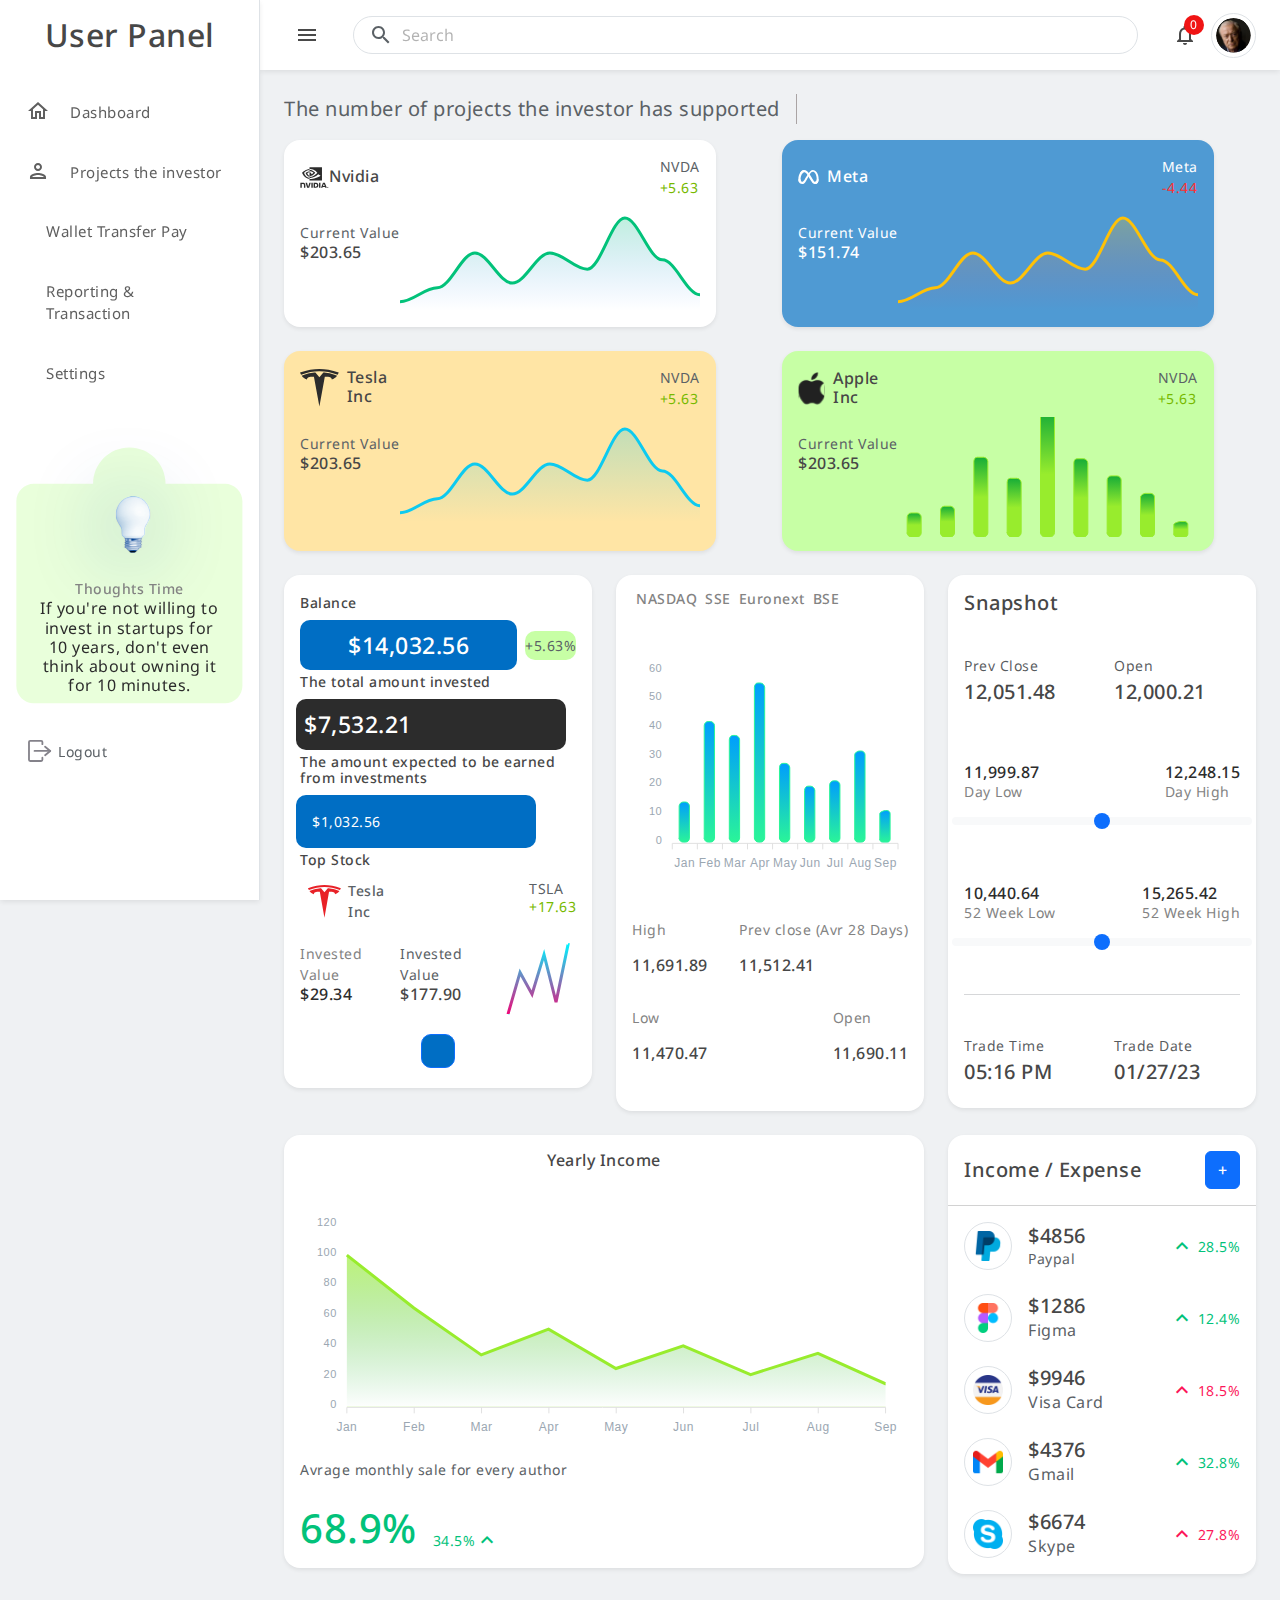
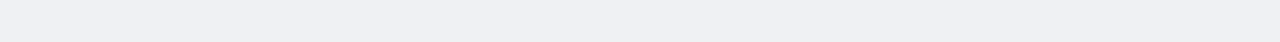
==== index.html @ 03e06cfe "commit" ====
<!doctype html>
<html lang="en" data-bs-theme="blue-theme">

<head>
  <meta charset="utf-8">
  <meta name="viewport" content="width=device-width, initial-scale=1">
  <title>Home Dashboard</title>
  <!--favicon-->
  <link rel="icon" href="assets/images/sama.png" type="image/png">
  <!-- loader-->
  <link href="assets/css/pace.min.css" rel="stylesheet">
  <script src="assets/js/pace.min.js"></script>

  <!--plugins-->
  <link href="assets/plugins/perfect-scrollbar/css/perfect-scrollbar.css" rel="stylesheet">
  <link rel="stylesheet" type="text/css" href="assets/plugins/metismenu/metisMenu.min.css">
  <link rel="stylesheet" type="text/css" href="assets/plugins/metismenu/mm-vertical.css">
  <link rel="stylesheet" type="text/css" href="assets/plugins/simplebar/css/simplebar.css">
  <!--bootstrap css-->
  <link href="assets/css/bootstrap.min.css" rel="stylesheet">
  <link href="https://fonts.googleapis.com/css2?family=Noto+Sans:wght@300;400;500;600&display=swap" rel="stylesheet">
  <link href="https://fonts.googleapis.com/css?family=Material+Icons+Outlined" rel="stylesheet">
  <link rel="stylesheet" href="https://cdnjs.cloudflare.com/ajax/libs/font-awesome/6.7.1/css/all.min.css"
    integrity="sha512-5Hs3dF2AEPkpNAR7UiOHba+lRSJNeM2ECkwxUIxC1Q/FLycGTbNapWXB4tP889k5T5Ju8fs4b1P5z/iB4nMfSQ=="
    crossorigin="anonymous" referrerpolicy="no-referrer" />
 
    <!--main css-->
  <link href="assets/css/bootstrap-extended.css" rel="stylesheet">
  <link href="sass/main.css" rel="stylesheet">
  <link href="sass/dark-theme.css" rel="stylesheet">
  <link href="sass/semi-dark.css" rel="stylesheet">
  <link href="sass/bordered-theme.css" rel="stylesheet">
  <link href="sass/responsive.css" rel="stylesheet">
  <link rel="stylesheet" href="css/dash.css">

</head>

<body>

  <!--start header-->
  <header class="top-header">
    <nav class="navbar navbar-expand align-items-center gap-4">
      <div class="btn-toggle">
        <a href="javascript:;"><i class="material-icons-outlined">menu</i></a>
      </div>
      <div class="search-bar flex-grow-1">
        <div class="position-relative">
          <input class="form-control rounded-5 px-5 search-control d-lg-block d-none" type="text" placeholder="Search">
          <span
            class="material-icons-outlined position-absolute d-lg-block d-none ms-3 translate-middle-y start-0 top-50">search</span>
          <span
            class="material-icons-outlined position-absolute me-3 translate-middle-y end-0 top-50 search-close">close</span>
          <div class="search-popup p-3">
            <div class="card rounded-4 overflow-hidden">
              <div class="card-header d-lg-none">
                <div class="position-relative">
                  <input class="form-control rounded-5 px-5 mobile-search-control" type="text" placeholder="Search">
                  <span
                    class="material-icons-outlined position-absolute ms-3 translate-middle-y start-0 top-50">search</span>
                  <span
                    class="material-icons-outlined position-absolute me-3 translate-middle-y end-0 top-50 mobile-search-close">close</span>
                </div>
              </div>
              <div class="card-body search-content">
                <p class="search-title">Recent Searches</p>
                <div class="d-flex align-items-start flex-wrap gap-2 kewords-wrapper">
                  <a href="javascript:;" class="kewords"><span>Angular Template</span><i
                      class="material-icons-outlined fs-6">search</i></a>
                  <a href="javascript:;" class="kewords"><span>Dashboard</span><i
                      class="material-icons-outlined fs-6">search</i></a>
                  <a href="javascript:;" class="kewords"><span>Admin Template</span><i
                      class="material-icons-outlined fs-6">search</i></a>
                  <a href="javascript:;" class="kewords"><span>Bootstrap 5 Admin</span><i
                      class="material-icons-outlined fs-6">search</i></a>
                  <a href="javascript:;" class="kewords"><span>Html eCommerce</span><i
                      class="material-icons-outlined fs-6">search</i></a>
                  <a href="javascript:;" class="kewords"><span>Sass</span><i
                      class="material-icons-outlined fs-6">search</i></a>
                  <a href="javascript:;" class="kewords"><span>laravel 9</span><i
                      class="material-icons-outlined fs-6">search</i></a>
                </div>
                <hr>
                <p class="search-title">Tutorials</p>
                <div class="search-list d-flex flex-column gap-2">
                  <div class="search-list-item d-flex align-items-center gap-3">
                    <div class="list-icon">
                      <i class="material-icons-outlined fs-5">play_circle</i>
                    </div>
                    <div class="">
                      <h5 class="mb-0 search-list-title ">Wordpress Tutorials</h5>
                    </div>
                  </div>
                  <div class="search-list-item d-flex align-items-center gap-3">
                    <div class="list-icon">
                      <i class="material-icons-outlined fs-5">shopping_basket</i>
                    </div>
                    <div class="">
                      <h5 class="mb-0 search-list-title">eCommerce Website Tutorials</h5>
                    </div>
                  </div>

                  <div class="search-list-item d-flex align-items-center gap-3">
                    <div class="list-icon">
                      <i class="material-icons-outlined fs-5">laptop</i>
                    </div>
                    <div class="">
                      <h5 class="mb-0 search-list-title">Responsive Design</h5>
                    </div>
                  </div>
                </div>

                <hr>
                <p class="search-title">Members</p>

                <div class="search-list d-flex flex-column gap-2">
                  <div class="search-list-item d-flex align-items-center gap-3">
                    <div class="memmber-img">
                      <img src="assets/images/avatars/01.png" width="32" height="32" class="rounded-circle" alt="">
                    </div>
                    <div class="">
                      <h5 class="mb-0 search-list-title ">Andrew Stark</h5>
                    </div>
                  </div>

                  <div class="search-list-item d-flex align-items-center gap-3">
                    <div class="memmber-img">
                      <img src="assets/images/avatars/02.png" width="32" height="32" class="rounded-circle" alt="">
                    </div>
                    <div class="">
                      <h5 class="mb-0 search-list-title ">Snetro Jhonia</h5>
                    </div>
                  </div>

                  <div class="search-list-item d-flex align-items-center gap-3">
                    <div class="memmber-img">
                      <img src="assets/images/avatars/03.png" width="32" height="32" class="rounded-circle" alt="">
                    </div>
                    <div class="">
                      <h5 class="mb-0 search-list-title">Michle Clark</h5>
                    </div>
                  </div>

                </div>
              </div>
              <div class="card-footer text-center bg-transparent">
                <a href="javascript:;" class="btn w-100">See All Search Results</a>
              </div>
            </div>
          </div>
        </div>
      </div>
      <ul class="navbar-nav gap-1 nav-right-links align-items-center">
        <li class="nav-item d-lg-none mobile-search-btn">
          <a class="nav-link" href="javascript:;"><i class="material-icons-outlined">search</i></a>
        </li>

        <li class="nav-item dropdown">
          <a class="nav-link dropdown-toggle dropdown-toggle-nocaret position-relative" data-bs-auto-close="outside"
            data-bs-toggle="dropdown" href="javascript:;"><i class="material-icons-outlined">notifications</i>
            <span class="badge-notify">0</span>
          </a>
          <div class="dropdown-menu dropdown-notify dropdown-menu-end shadow">
            <div class="px-3 py-1 d-flex align-items-center justify-content-between border-bottom">
              <h5 class="notiy-title mb-0">Notifications</h5>
              <div class="dropdown">
                <button class="btn btn-secondary dropdown-toggle dropdown-toggle-nocaret option" type="button"
                  data-bs-toggle="dropdown" aria-expanded="false">
                  <span class="material-icons-outlined">
                    more_vert
                  </span>
                </button>
                <div class="dropdown-menu dropdown-option dropdown-menu-end shadow">
                  <div><a class="dropdown-item d-flex align-items-center gap-2 py-2" href="javascript:;"><i
                        class="material-icons-outlined fs-6">inventory_2</i>Archive All</a></div>
                  <div><a class="dropdown-item d-flex align-items-center gap-2 py-2" href="javascript:;"><i
                        class="material-icons-outlined fs-6">done_all</i>Mark all as read</a></div>
                  <div><a class="dropdown-item d-flex align-items-center gap-2 py-2" href="javascript:;"><i
                        class="material-icons-outlined fs-6">mic_off</i>Disable Notifications</a></div>
                  <div><a class="dropdown-item d-flex align-items-center gap-2 py-2" href="javascript:;"><i
                        class="material-icons-outlined fs-6">grade</i>What's new ?</a></div>
                  <div>
                    <hr class="dropdown-divider">
                  </div>
                  <div><a class="dropdown-item d-flex align-items-center gap-2 py-2" href="javascript:;"><i
                        class="material-icons-outlined fs-6">leaderboard</i>Reports</a></div>
                </div>
              </div>
            </div>
            <div class="notify-list">
              <div>
                <a class="dropdown-item border-bottom py-2" href="javascript:;">
                  <div class="d-flex align-items-center gap-3">
                    <div class="">
                      <img src="assets/images/avatars/01.png" class="rounded-circle" width="45" height="45" alt="">
                    </div>
                    <div class="">
                      <h5 class="notify-title">Congratulations Jhon</h5>
                      <p class="mb-0 notify-desc">Many congtars jhon. You have won the gifts.</p>
                      <p class="mb-0 notify-time">Today</p>
                    </div>
                    <div class="notify-close position-absolute end-0 me-3">
                      <i class="material-icons-outlined fs-6">close</i>
                    </div>
                  </div>
                </a>
              </div>
              <div>
                <a class="dropdown-item border-bottom py-2" href="javascript:;">
                  <div class="d-flex align-items-center gap-3">
                    <div class="user-wrapper bg-primary text-primary bg-opacity-10">
                      <span>RS</span>
                    </div>
                    <div class="">
                      <h5 class="notify-title">New Account Created</h5>
                      <p class="mb-0 notify-desc">From USA an user has registered.</p>
                      <p class="mb-0 notify-time">Yesterday</p>
                    </div>
                    <div class="notify-close position-absolute end-0 me-3">
                      <i class="material-icons-outlined fs-6">close</i>
                    </div>
                  </div>
                </a>
              </div>
              <div>
                <a class="dropdown-item border-bottom py-2" href="javascript:;">
                  <div class="d-flex align-items-center gap-3">
                    <div class="">
                      <img src="assets/images/apps/13.png" class="rounded-circle" width="45" height="45" alt="">
                    </div>
                    <div class="">
                      <h5 class="notify-title">Payment Recived</h5>
                      <p class="mb-0 notify-desc">New payment recived successfully</p>
                      <p class="mb-0 notify-time">1d ago</p>
                    </div>
                    <div class="notify-close position-absolute end-0 me-3">
                      <i class="material-icons-outlined fs-6">close</i>
                    </div>
                  </div>
                </a>
              </div>
              <div>
                <a class="dropdown-item border-bottom py-2" href="javascript:;">
                  <div class="d-flex align-items-center gap-3">
                    <div class="">
                      <img src="assets/images/apps/14.png" class="rounded-circle" width="45" height="45" alt="">
                    </div>
                    <div class="">
                      <h5 class="notify-title">New Order Recived</h5>
                      <p class="mb-0 notify-desc">Recived new order from michle</p>
                      <p class="mb-0 notify-time">2:15 AM</p>
                    </div>
                    <div class="notify-close position-absolute end-0 me-3">
                      <i class="material-icons-outlined fs-6">close</i>
                    </div>
                  </div>
                </a>
              </div>
              <div>
                <a class="dropdown-item border-bottom py-2" href="javascript:;">
                  <div class="d-flex align-items-center gap-3">
                    <div class="">
                      <img src="assets/images/avatars/06.png" class="rounded-circle" width="45" height="45" alt="">
                    </div>
                    <div class="">
                      <h5 class="notify-title">Congratulations Jhon</h5>
                      <p class="mb-0 notify-desc">Many congtars jhon. You have won the gifts.</p>
                      <p class="mb-0 notify-time">Today</p>
                    </div>
                    <div class="notify-close position-absolute end-0 me-3">
                      <i class="material-icons-outlined fs-6">close</i>
                    </div>
                  </div>
                </a>
              </div>
              <div>
                <a class="dropdown-item py-2" href="javascript:;">
                  <div class="d-flex align-items-center gap-3">
                    <div class="user-wrapper bg-danger text-danger bg-opacity-10">
                      <span>PK</span>
                    </div>
                    <div class="">
                      <h5 class="notify-title">New Account Created</h5>
                      <p class="mb-0 notify-desc">From USA an user has registered.</p>
                      <p class="mb-0 notify-time">Yesterday</p>
                    </div>
                    <div class="notify-close position-absolute end-0 me-3">
                      <i class="material-icons-outlined fs-6">close</i>
                    </div>
                  </div>
                </a>
              </div>
            </div>
          </div>
        </li>
        <li class="nav-item dropdown">
          <a href="javascrpt:;" class="dropdown-toggle dropdown-toggle-nocaret" data-bs-toggle="dropdown">
            <img src="images/Ellipse 40.svg" class="rounded-circle p-1 border" width="45" height="45" alt="">
          </a>
          <div class="dropdown-menu dropdown-user dropdown-menu-end shadow">
            <a class="dropdown-item  gap-2 py-2" href="javascript:;">
              <div class="text-center">
                <img src="images/Ellipse 40.svg" class="rounded-circle p-1 shadow mb-3" width="90" height="90" alt="">
                <h5 class="user-name mb-0 fw-bold">Sama Bus</h5>
              </div>
            </a>
            <hr class="dropdown-divider">
            <a class="dropdown-item d-flex align-items-center gap-2 py-2" href="user-profile.html"><i
                class="material-icons-outlined">person_outline</i>Profile</a>
            <a class="dropdown-item d-flex align-items-center gap-2 py-2" href="javascript:;"><i
                class="material-icons-outlined">local_bar</i>Setting</a>
            <hr class="dropdown-divider">
            <a class="dropdown-item d-flex align-items-center gap-2 py-2" href="javascript:;"><i
                class="material-icons-outlined">power_settings_new</i>Logout</a>
          </div>
        </li>
      </ul>

    </nav>
  </header>
  <!--end top header-->


  <!--start sidebar-->
  <aside class="sidebar-wrapper" data-simplebar="true">
    <div class="sidebar-header">
      <!-- <div class="logo-icon">
        <img src="assets/images/logo-icon.png" class="logo-img" alt="">
      </div> -->
      <div class="logo-name flex-grow-1 text-center fw-bold">
        <h2 class="mb-0">User Panel</h2>
      </div>
      <div class="sidebar-close">
        <span class="material-icons-outlined">close</span>
      </div>
    </div>
    <div class="sidebar-nav">
      <!--navigation-->
      <ul class="metismenu" id="sidenav">
        <li>
          <a href="/">
            <div class="parent-icon"><i class="material-icons-outlined">home</i>
            </div>
             <div class="menu-title">Dashboard</div>
          </a>
        </li>
        <li>
          <a href="projects.html">
            <div class="parent-icon"><i class="material-icons-outlined">person</i>
            </div>
            <div class="menu-title">Projects the investor</div>
          </a>
        </li>
        <li>
          <a href="wallet.html">
            <div class="parent-icon"><i class="fa-solid fa-money-bill-trend-up"></i>
            </div>
            <div class="menu-title">Wallet Transfer Pay</div>
          </a>
        </li>
       
        <li>
          <a href="reporting.html">
            <div class="parent-icon"><i class="fa-solid fa-code-pull-request"></i>
            </div>
            <div class="menu-title">Reporting & Transaction</div>
          </a>
        </li>
        <li>
          <a href="settings.html">
            <div class="parent-icon"><i class="fa-solid fa-gears"></i>
            </div>
            <div class="menu-title">Settings</div>
          </a>
        </li>
      </ul>
      <!--end navigation-->
    </div>
    <div class="p-3 my-3 position-relative">
    <img src="images/Union.svg" width="100%" alt="Union">
    <img class="icon-container" src="images/Icon Container.svg" width="75%" alt="">
    <div class="p-container text-center">
    <p style="color: #838383;" class="m-0 ">Thoughts Time</p>
    <h6 style="color: #2C2C2C;" >If you're not willing to invest in startups for 10 years, don't even think about owning it for 10 minutes.</h6>
    </div>
    </div>

    <div class="d-flex align-items-center mx-4">
      <img src="images/logout.svg" width="30px" alt="">
      <p class="m-0 mx-1">Logout</p>
    </div>
  </aside>
  <!--end sidebar-->


  <main class="main-wrapper">
    <div class="main-content">
      
      <div class="page-breadcrumb d-none d-sm-flex align-items-center mb-3">
        <div class="breadcrumb-title pe-3">The number of projects the investor has supported </div>
      </div>
     
      <div class="row">
        
        <div class="col-12 col-lg-6 col-md-6 col-xxl-3 d-flex">
          <div style="max-height: 200px;" class="card rounded-4">
            <div class="card-body">
              <div class="d-flex justify-content-between align-items-center gap-3 mb-2">
                <div class="d-flex cart-content ">
                  <img src="images/nadivdi.svg" width="100%" alt="">
                  <h6 class="mb-0">Nvidia</h6>
                </div>
                <div class="">
                 <p class="m-0">NVDA</p>
                  <p class="m-0" style="color: #77B900;" >+5.63</p>
                </div>
              </div>
              <div class="d-flex justify-content-between align-content-center">
                <div class="mt-3">
                  <p class="m-0">Current Value</p>
                  <h6>$203.65</h6>
                </div>
                <div id="chart1"></div>
              </div>
              
             
            </div>
          </div>
        </div>
        <div class="col-12 col-lg-6 col-md-6 col-xxl-3 d-flex">
          <div style="max-height: 200px; background-color:#006EC4AB;" class="card rounded-4">
            <div class="card-body">
              <div class="d-flex justify-content-between align-items-center gap-3 mb-2">
                <div class="d-flex cart-content">
                  <img src="images/meta1.svg" width="100%" alt="">
                  <h6 class="mx-2 my-0 text-white">Meta</h6>
                </div>
                <div class="">
                 <p class="m-0 text-white">Meta</p>
                  <p class="m-0" style="color: #FF2F2F;" >-4.44</p>
                </div>
              </div>
              <div class="d-flex justify-content-between align-content-center">
                <div class="mt-3 text-white">
                  <p class="m-0">Current Value</p>
                  <h6 class="text-white">$151.74</h6>
                </div>
                <div id="chart2"></div>
              </div>
              
             
            </div>
          </div>
        </div>
        <div class="col-12 col-lg-6 col-md-6 col-xxl-3 d-flex">
          <div style="max-height: 200px; background-color:#FFE5A5;" class="card rounded-4">
            <div class="card-body">
              <div class="d-flex justify-content-between align-items-center gap-3 mb-2">
                <div class="d-flex cart-content">
                  <img src="images/tesla.svg" width="50%" alt="tesla">
                  <h6 class="mb-0 mx-2">Tesla Inc</h6>
                </div>
                <div class="">
                 <p class="m-0">NVDA</p>
                  <p class="m-0" style="color: #77B900;" >+5.63</p>
                </div>
              </div>
              <div class="d-flex justify-content-between align-content-center">
                <div class="mt-3">
                  <p class="m-0">Current Value</p>
                  <h6>$203.65</h6>
                </div>
                <div id="chart3"></div>
              </div>
              
             
            </div>
          </div>
        </div>
        <div class="col-12 col-lg-6 col-md-6 col-xxl-3 d-flex">
            <div style="max-height: 200px; background-color:#C7FFA5;" class="card rounded-4">
            <div class="card-body">
              <div class="d-flex justify-content-between align-items-center gap-3 mb-2">
                <div class="d-flex cart-content">
                  <img src="images/391px-Apple_logo_black 1.svg" width="25%" alt="">
                  <h6 class="mb-0 mx-2">Apple Inc</h6>
                </div>
                <div class="">
                 <p class="m-0">NVDA</p>
                  <p class="m-0" style="color: #77B900;" >+5.63</p>
                </div>
              </div>
              <div class="d-flex justify-content-between align-content-center">
                <div class="mt-3">
                  <p class="m-0">Current Value</p>
                  <h6>$203.65</h6>
                </div>
                <div id="chart4"></div>
              </div>
              
             
            </div>
          </div>
        </div>

      </div>

      <div class="row">
        <div class="col-lg-4 col-md-4 col-sm-12">
          <div class="card w-100 rounded-4">
            <div class="p-3 bg-transparent">
              <div class="">
                <div class="amount">
                  <h5 class="mb-2">Balance</h5>
                </div>
                <div class="row">
                  <div class="d-flex justify-content-between align-items-center">
                    <div class="balance-content">
                      <p class="text-white m-0 px-5 py-2">$14,032.56</p>
                    </div>
                    <div class="balance-rating">
                      <p class="m-0 py-1 ">+5.63%</p>
                    </div>
  
                  </div>
                </div>
               
                
              </div>
              <div class="">
                <div class="amount">
                  <h5 class="mb-2">The total amount invested</h5>
                </div>
                <div class="row">
                  <div class="invest-content p-2 mx-2">
                    <p class="m-0">$7,532.21</p>
                  </div>
  
                  </div>
                </div>
                <div class="">
                  <div class="amount">
                    <h5 class="mb-2">The amount expected to be earned from investments</h5>
                  </div>
                  <div class="row">
                    <div class="amount-content p-3 mx-2">
                      <p class="m-0">$1,032.56</p>
                    </div>
    
                    </div>
                  </div>
               
                <div class="">
                  <div class="amount">
                    <h5 class="mb-2">Top Stock</h5>
                  </div>
                  <div class="row">
                    <div class="d-flex justify-content-between align-items-center">
                      <div class="tesla d-flex justify-content-center align-items-center">
                        <img src="images/tesla-motors-1 1.svg" width="75%" alt="">
                        <p class="m-0">Tesla Inc</p>
                      </div>
    
                      <div class="tesla-content">
                        <p class="m-0">TSLA</p>
                        <h6>+17.63</h6>
    
                      </div>
                    </div>
                  
    
                    </div>
                  </div>

                  <div class="">
                    <div class="row align-items-center">
                      <div class="col-md-4">
                        <div class="Invested-Value">
                          <p class="m-0">Invested Value</p>
                          <h6>$29.34</h6>
                        </div>
                      </div>
                      <div class="col-md-4">
                        <div class="" >
                          <p class="m-0">Invested Value</p>
                          <h6>$177.90</h6>

                        </div>
                      </div>
                      <div class="col-md-4">
                        <div id="chart9"></div>
                      </div>
                      
                      </div>
                      <div class="d-flex justify-content-center my-1">
                        <button class="btn btn-primary p-3" style="background-color: #006EC4; border-radius: 10px;">
                          <i class="fa fa-chevron-down text-white"></i>
                        </button>
                      </div>
                    </div>
                
              </div>
              
               
                
              </div>
             
            </div>

            <div class="col-lg-4 col-md-4 col-sm-12">
              <div class="card overflow-hidden w-100 rounded-4">
                <div class="card-body">
                  <div class="d-flex  NASDAQ-content ">
                    <h6 class="mx-1">NASDAQ</h6>
                    <h6 class="mx-1">SSE</h6>
                    <h6 class="mx-1">Euronext</h6>
                    <h6 class="mx-1">BSE</h6>
                  </div>
                  <div class="mt-4" id="chart12"></div>
                  <div class="row my-4">
                    <div class="d-flex justify-content-between align-items-center  ">
                      <div class="Prev-close">
                        <p>High</p>
                        <h6>11,691.89</h6>
                      </div>
                      <div class="Prev-close">
                        <p>Prev close (Avr 28 Days)</p>
                        <h6>11,512.41</h6>
                      </div>
                    </div>
                     
                  </div>
                  <div class="row mb-4">
                    <div class="d-flex justify-content-between align-items-center  ">
                      <div class="Prev-close">
                        <p>Low</p>
                        <h6>11,470.47</h6>
                      </div>
                      <div class="Prev-close">
                        <p>Open</p>
                        <h6>11,690.11</h6>
                      </div>
                    </div>
                     
                  </div>
                </div>
              </div>
            </div>
            <div class="col-lg-4 col-md-4 col-sm-12">
              <div class="card p-3 rounded-4 shadow-sm ">
                <h5 class="mb-3">Snapshot</h5>
            
                <div class="row my-4">
                  <div class="col">
                    <p class="mb-1 text-muted">Prev Close</p>
                    <h5>12,051.48</h5>
                  </div>
                  <div class="col">
                    <p class="mb-1 text-muted">Open</p>
                    <h5>12,000.21</h5>
                  </div>
                </div>
            
                <div class="row my-4">
                  <div class="d-flex justify-content-between align-items-center  ">
                    <div class="Day-rating">
                      <p>11,999.87</p>
                      <h6>Day Low</h6>
                    </div>
                    <div class="Day-rating">
                      <p>12,248.15</p>
                      <h6>Day High</h6>
                    </div>
                  </div>
                  <input type="range" class="form-range" id="customRange1">
                </div>
                <div class="row my-4">
                  <div class="d-flex justify-content-between align-items-center  ">
                    <div class="Day-rating">
                      <p>10,440.64</p>
                      <h6>52 Week Low</h6>
                    </div>
                    <div class="Day-rating">
                      <p>15,265.42</p>
                      <h6>52 Week High </h6>
                    </div>
                  </div>
                  <input type="range" class="form-range" id="customRange1">
                   
                </div>

                <hr>
               
                <div class="row mt-4">
                  <div class="col">
                    <p class="mb-1 text-muted">Trade Time</p>
                    <h5>05:16 PM</h5>
                  </div>
                  <div class="col">
                    <p class="mb-1 text-muted">Trade Date</p>
                    <h5>01/27/23</h5>
                  </div>
                </div>
              </div>
            </div>
            
          </div>
       
      

      <div class="row"> 

        <div class="col-lg-8 col-md-8 col-sm-12">
          <div class="card overflow-hidden w-100 rounded-4">
            <div class="card-body">
              <div class="text-center">
                <h6 class="mb-0">Yearly Income</h6>
              </div>
              <div class="mt-4" id="chart14"></div>
              <p>Avrage monthly sale for every author</p>
              <div class="d-flex align-items-center gap-3 mt-4">
                <div class="">
                  <h1 class="mb-0 text-success">68.9%</h1>
                </div>
                <div class="d-flex align-items-center align-self-end">
                  <p class="mb-0 text-success">34.5%</p>
                  <span class="material-icons-outlined text-success">expand_less</span>
                </div>
              </div>
            </div>
          </div>
        </div>
        <div class="col-lg-4 col-md-4 col-sm-12">
          <div class="card w-100 rounded-4">
            <div class="card-header p-3 bg-transparent">
              <div class="d-flex align-items-center justify-content-between">
                <div class="">
                  <h5 class="mb-0">Income / Expense</h5>
                </div>
                
                <div>
                  <button class="btn btn-primary">+</button>
                </div>
              </div>
            </div>
            <div class="card-body">
              <div class="payments-list">
                <div class="d-flex flex-column gap-4">
                  <div class="d-flex align-items-center gap-3">
                    <div class="wh-48 d-flex align-items-center justify-content-center rounded-circle border">
                      <img src="assets/images/apps/11.png" width="30" alt="">
                    </div>
                    <div class="flex-grow-1">
                      <h5 class="mb-0">$4856</h5>
                      <p class="mb-0">Paypal</p>
                    </div>
                    <div class="d-flex align-items-center gap-1 text-success">
                      <span class="material-icons-outlined">expand_less</span>
                      <span>28.5%</span>
                    </div>
                  </div>

                  <div class="d-flex align-items-center gap-3">
                    <div class="wh-48 d-flex align-items-center justify-content-center rounded-circle border">
                      <img src="assets/images/apps/10.png" width="30" alt="">
                    </div>
                    <div class="flex-grow-1">
                      <h5 class="mb-0">$1286</h5>
                      <p class="mb-0 fs-6">Figma </p>
                    </div>
                    <div class="d-flex align-items-center gap-1 text-success">
                      <span class="material-icons-outlined">expand_less</span>
                      <span>12.4%</span>
                    </div>
                  </div>
                  <div class="d-flex align-items-center gap-3">
                    <div class="wh-48 d-flex align-items-center justify-content-center rounded-circle border">
                      <img src="assets/images/apps/13.png" width="30" alt="">
                    </div>
                    <div class="flex-grow-1">
                      <h5 class="mb-0">$9946</h5>
                      <p class="mb-0 fs-6">Visa Card</p>
                    </div>
                    <div class="d-flex align-items-center gap-1 text-danger">
                      <span class="material-icons-outlined">expand_less</span>
                      <span>18.5%</span>
                    </div>
                  </div>
                  <div class="d-flex align-items-center gap-3">
                    <div class="wh-48 d-flex align-items-center justify-content-center rounded-circle border">
                      <img src="assets/images/apps/01.png" width="30" alt="">
                    </div>
                    <div class="flex-grow-1">
                      <h5 class="mb-0">$4376</h5>
                      <p class="mb-0 fs-6">Gmail</p>
                    </div>
                    <div class="d-flex align-items-center gap-1 text-success">
                      <span class="material-icons-outlined">expand_less</span>
                      <span>32.8%</span>
                    </div>
                  </div>
                  <div class="d-flex align-items-center gap-3">
                    <div class="wh-48 d-flex align-items-center justify-content-center rounded-circle border">
                      <img src="assets/images/apps/02.png" width="30" alt="">
                    </div>
                    <div class="flex-grow-1">
                      <h5 class="mb-0">$6674</h5>
                      <p class="mb-0 fs-6">Skype</p>
                    </div>
                    <div class="d-flex align-items-center gap-1 text-danger">
                      <span class="material-icons-outlined">expand_less</span>
                      <span>27.8%</span>
                    </div>
                  </div>
                 
                </div>
              </div>
            </div>
          </div>
        </div>

        

      </div>

     

     


    </div>
  </main>


  <!--bootstrap js-->
  <script src="assets/js/bootstrap.bundle.min.js"></script>

  <!--plugins-->
  <script src="assets/js/jquery.min.js"></script>
  <!--plugins-->
  <script src="assets/plugins/perfect-scrollbar/js/perfect-scrollbar.js"></script>
  <script src="assets/plugins/metismenu/metisMenu.min.js"></script>
  <script src="assets/plugins/apexchart/apexcharts.min.js"></script>
  <script src="assets/plugins/peity/jquery.peity.min.js"></script>
  <script src="assets/plugins/chartjs/js/chart.js"></script>
  <script src="assets/plugins/chartjs/js/chartjs-custom.js"></script>
  <script src="assets/plugins/simplebar/js/simplebar.min.js"></script>
  <script>
    $(".data-attributes span").peity("donut")
  </script>

  <script src="assets/js/data-widgets.js"></script>
  <script src="assets/js/main.js"></script>
  

</body>

</html>
---- assets/plugins/perfect-scrollbar/css/perfect-scrollbar.css ----
.ps{overflow:hidden!important;overflow-anchor:none;-ms-overflow-style:none;touch-action:auto;-ms-touch-action:auto}.ps__rail-x{display:none;opacity:0;transition:background-color .2s linear,opacity .2s linear;-webkit-transition:background-color .2s linear,opacity .2s linear;height:15px;bottom:0;position:absolute}.ps__rail-y{display:none;opacity:0;transition:background-color .2s linear,opacity .2s linear;-webkit-transition:background-color .2s linear,opacity .2s linear;width:15px;right:0;position:absolute}.ps--active-x>.ps__rail-x,.ps--active-y>.ps__rail-y{display:block;background-color:transparent}.ps--focus>.ps__rail-x,.ps--focus>.ps__rail-y,.ps--scrolling-x>.ps__rail-x,.ps--scrolling-y>.ps__rail-y,.ps:hover>.ps__rail-x,.ps:hover>.ps__rail-y{opacity:.6}.ps .ps__rail-x.ps--clicking,.ps .ps__rail-x:focus,.ps .ps__rail-x:hover,.ps .ps__rail-y.ps--clicking,.ps .ps__rail-y:focus,.ps .ps__rail-y:hover{background-color:#eee;opacity:.9}.ps__thumb-x{background-color:#aaa;border-radius:6px;transition:background-color .2s linear,height .2s ease-in-out;-webkit-transition:background-color .2s linear,height .2s ease-in-out;height:6px;bottom:2px;position:absolute}.ps__thumb-y{background-color:#aaa;border-radius:6px;transition:background-color .2s linear,width .2s ease-in-out;-webkit-transition:background-color .2s linear,width .2s ease-in-out;width:6px;right:2px;position:absolute}.ps__rail-x.ps--clicking .ps__thumb-x,.ps__rail-x:focus>.ps__thumb-x,.ps__rail-x:hover>.ps__thumb-x{background-color:#999;height:11px}.ps__rail-y.ps--clicking .ps__thumb-y,.ps__rail-y:focus>.ps__thumb-y,.ps__rail-y:hover>.ps__thumb-y{background-color:#999;width:11px}@supports (-ms-overflow-style:none){.ps{overflow:auto!important}}@media screen and (-ms-high-contrast:active),(-ms-high-contrast:none){.ps{overflow:auto!important}}
---- assets/plugins/metismenu/metisMenu.min.css ----
﻿/*!
* metismenu https://github.com/onokumus/metismenu#readme
* A collapsible jQuery menu plugin
* @version 3.0.6
* @author Osman Nuri Okumus <onokumus@gmail.com> (https://github.com/onokumus)
* @license: MIT
*/.metismenu .arrow{float:right;line-height:1.42857}*[dir=rtl] .metismenu .arrow{float:left}.metismenu .glyphicon.arrow:before{content:""}.metismenu .mm-active>a>.glyphicon.arrow:before{content:""}.metismenu .fa.arrow:before{content:""}.metismenu .mm-active>a>.fa.arrow:before{content:""}.metismenu .ion.arrow:before{content:""}.metismenu .mm-active>a>.ion.arrow:before{content:""}.metismenu .plus-times{float:right}*[dir=rtl] .metismenu .plus-times{float:left}.metismenu .fa.plus-times:before{content:""}.metismenu .mm-active>a>.fa.plus-times{transform:rotate(45deg)}.metismenu .plus-minus{float:right}*[dir=rtl] .metismenu .plus-minus{float:left}.metismenu .fa.plus-minus:before{content:""}.metismenu .mm-active>a>.fa.plus-minus:before{content:""}.metismenu .mm-collapse:not(.mm-show){display:none}.metismenu .mm-collapsing{position:relative;height:0;overflow:hidden;transition-timing-function:ease;transition-duration:.35s;transition-property:height,visibility}.metismenu .has-arrow{position:relative}.metismenu .has-arrow::after{position:absolute;content:"";width:.5em;height:.5em;border-width:1px 0 0 1px;border-style:solid;border-color:initial;right:1em;transform:rotate(-45deg) translate(0, -50%);transform-origin:top;top:50%;transition:all .3s ease-out}*[dir=rtl] .metismenu .has-arrow::after{right:auto;left:1em;transform:rotate(135deg) translate(0, -50%)}.metismenu .mm-active>.has-arrow::after,.metismenu .has-arrow[aria-expanded=true]::after{transform:rotate(-135deg) translate(0, -50%)}*[dir=rtl] .metismenu .mm-active>.has-arrow::after,*[dir=rtl] .metismenu .has-arrow[aria-expanded=true]::after{transform:rotate(225deg) translate(0, -50%)}/*# sourceMappingURL=metisMenu.min.css.map */
---- assets/plugins/metismenu/mm-vertical.css ----
.sidebar-nav ul {
  padding: 0;
  margin: 0;
  list-style: none;
}

.sidebar-nav .metismenu {
  display: flex;
  flex-direction: column;
}

.sidebar-nav .metismenu li + li {
  margin-top: 5px;
}

.sidebar-nav .metismenu li:first-child {
  margin-top: 5px;
}
.sidebar-nav .metismenu li:last-child {
  margin-bottom: 5px;
}

.sidebar-nav .metismenu > li {
  display: flex;
  flex-direction: column;
  position: relative;
}
.sidebar-nav .metismenu a {
  position: relative;
  display: block;
  padding: 13px 15px;
  color: #212529;
  transition: all 0.3s ease-out;
  text-decoration: none;
}

.sidebar-nav .metismenu ul a {
  padding: 10px 15px 10px 30px;
}

.sidebar-nav .metismenu ul ul a {
  padding: 10px 15px 10px 45px;
}

.sidebar-nav .metismenu a:hover,
.sidebar-nav .metismenu a:focus,
.sidebar-nav .metismenu a:active,
.sidebar-nav .metismenu .mm-active > a {
  color: #0c63e4;
  text-decoration: none;
}

.sidebar-nav .metismenu .mm-active > a {
  background: #e7f1ff;
  border-radius: 3px;
}
---- assets/plugins/simplebar/css/simplebar.css ----
[data-simplebar]{position:relative;flex-direction:column;flex-wrap:wrap;justify-content:flex-start;align-content:flex-start;align-items:flex-start}.simplebar-wrapper{overflow:hidden;width:inherit;height:inherit;max-width:inherit;max-height:inherit}.simplebar-mask{direction:inherit;position:absolute;overflow:hidden;padding:0;margin:0;left:0;top:0;bottom:0;right:0;width:auto!important;height:auto!important;z-index:0}.simplebar-offset{direction:inherit!important;box-sizing:inherit!important;resize:none!important;position:absolute;top:0;left:0;bottom:0;right:0;padding:0;margin:0;-webkit-overflow-scrolling:touch}.simplebar-content-wrapper{direction:inherit;box-sizing:border-box!important;position:relative;display:block;height:100%;width:auto;visibility:visible;max-width:100%;max-height:100%;scrollbar-width:none;-ms-overflow-style:none}.simplebar-content-wrapper::-webkit-scrollbar,.simplebar-hide-scrollbar::-webkit-scrollbar{width:0;height:0}.simplebar-content:after,.simplebar-content:before{content:' ';display:table}.simplebar-placeholder{max-height:100%;max-width:100%;width:100%;pointer-events:none}.simplebar-height-auto-observer-wrapper{box-sizing:inherit!important;height:100%;width:100%;max-width:1px;position:relative;float:left;max-height:1px;overflow:hidden;z-index:-1;padding:0;margin:0;pointer-events:none;flex-grow:inherit;flex-shrink:0;flex-basis:0}.simplebar-height-auto-observer{box-sizing:inherit;display:block;opacity:0;position:absolute;top:0;left:0;height:1000%;width:1000%;min-height:1px;min-width:1px;overflow:hidden;pointer-events:none;z-index:-1}.simplebar-track{z-index:1;position:absolute;right:0;bottom:0;pointer-events:none;overflow:hidden}[data-simplebar].simplebar-dragging .simplebar-content{pointer-events:none;user-select:none;-webkit-user-select:none}[data-simplebar].simplebar-dragging .simplebar-track{pointer-events:all}.simplebar-scrollbar{position:absolute;left:0;right:0;top:60px;min-height:10px}.simplebar-scrollbar:before{position:absolute;content:'';background:#000;border-radius:7px;left:2px;right:2px;opacity:0;transition:opacity .2s linear}.simplebar-scrollbar.simplebar-visible:before{opacity:.5;transition:opacity 0s linear}.simplebar-track.simplebar-vertical{top:0;width:11px}.simplebar-track.simplebar-vertical .simplebar-scrollbar:before{top:2px;bottom:2px}.simplebar-track.simplebar-horizontal{left:0;height:11px}.simplebar-track.simplebar-horizontal .simplebar-scrollbar:before{height:100%;left:2px;right:2px}.simplebar-track.simplebar-horizontal .simplebar-scrollbar{right:auto;left:0;top:2px;height:7px;min-height:0;min-width:10px;width:auto}[data-simplebar-direction=rtl] .simplebar-track.simplebar-vertical{right:auto;left:0}.hs-dummy-scrollbar-size{direction:rtl;position:fixed;opacity:0;visibility:hidden;height:500px;width:500px;overflow-y:hidden;overflow-x:scroll}.simplebar-hide-scrollbar{position:fixed;left:0;visibility:hidden;overflow-y:scroll;scrollbar-width:none;-ms-overflow-style:none}
---- sass/main.css ----
/*
Template Name: Maxton Admin
Author: codervent
Email: codervent@gmail.com
File: main.scss

Table of Index 

  --Genral
  --aligns
  --dropdown animation
  --header
  --mini sidebar
  --main content
  --page footer
  --Metis Menu
  --order offcanvas
  --utilities
  --alerts
  --authentication
  --switcher

*/
/* Genral*/
@import url("https://cdn.jsdelivr.net/npm/bootstrap-icons@1.11.1/font/bootstrap-icons.css");
body {
  position: relative;
  font-size: 14px;
  font-family: "Noto Sans", sans-serif;
  letter-spacing: 0.5px;
  background-color: #eff1f3;
}

a {
  text-decoration: none;
}

input::-moz-placeholder {
  color: #000 !important;
  opacity: 0.3 !important;
}

input::placeholder {
  color: #000 !important;
  opacity: 0.3 !important;
}

/* aligns */
/* dropdown animation */
@keyframes animdropdown {
  from {
    transform: translate3d(0, 6px, 0);
    opacity: 0;
  }
  to {
    transform: translate3d(0, 0, 0);
    opacity: 1;
  }
}
/*header*/
.top-header .navbar {
  background-color: #ffffff;
  height: 70px;
  position: fixed;
  left: 260px;
  right: 0;
  top: 0;
  padding: 0 1.5rem;
  z-index: 10;
  transition: ease-out 0.3s;
  box-shadow: 0 2px 6px 0 rgba(0, 0, 0, 0.044), 0 2px 6px 0 rgba(0, 0, 0, 0.049);
}
.top-header .navbar .search-bar {
  width: auto;
  cursor: pointer;
}
.top-header .navbar .search-bar .search-control:focus, .top-header .navbar .search-bar .mobile-search-control:focus {
  box-shadow: none;
  border: 1px solid var(--bs-border-color);
}
.top-header .navbar .search-bar .search-close {
  display: none;
}
.top-header .navbar .search-bar .search-popup {
  display: none;
  position: absolute;
  width: auto;
  height: auto;
  top: 54px;
  left: 0;
  right: 0;
  background-color: #ffffff;
  border-radius: 1rem;
  box-shadow: 0 0.5rem 1rem rgba(0, 0, 0, 0.15);
  animation: 0.6s cubic-bezier(0.25, 0.8, 0.25, 1) 0s normal forwards 1 animdropdown;
}
.top-header .navbar .search-bar .search-popup .card {
  border: 1px solid #dee2e6;
  box-shadow: none;
  margin-bottom: 0;
}
.top-header .navbar .search-bar .search-popup .search-content {
  position: relative;
  height: 24.3rem;
}
.top-header .navbar .search-bar .search-popup .search-title {
  font-size: 13px;
  font-weight: 500;
  text-transform: uppercase;
  color: #939aa0;
  margin-bottom: 1rem;
}
.top-header .navbar .search-bar .search-popup .kewords {
  font-size: 12.5px;
  font-weight: 500;
  color: #606060;
  padding: 0.4rem 0.7rem;
  background-color: #f3f3f3;
  border-radius: 2rem;
  display: flex;
  align-items: center;
  justify-content: center;
  transition: 0.2s cubic-bezier(0.075, 0.82, 0.165, 1);
  gap: 0.5rem;
}
.top-header .navbar .search-bar .search-popup .kewords:hover {
  color: #efefef;
  background-color: #28292d;
}
.top-header .navbar .search-bar .search-popup .search-list-item {
  padding: 0.4rem 0.7rem;
  border-radius: 0.25rem;
  transition: 0.2s cubic-bezier(0.075, 0.82, 0.165, 1);
}
.top-header .navbar .search-bar .search-popup .search-list-item:hover {
  color: #3a3a3a;
  background-color: #f8f8f8;
}
.top-header .navbar .search-bar .search-popup .search-list-item .list-icon {
  display: flex;
  align-items: center;
  justify-content: center;
  width: 32px;
  height: 32px;
  border-radius: 50%;
  background-color: #edecec;
}
.top-header .navbar .search-bar .search-popup .search-list-item .search-list-title {
  font-size: 14px;
}
.top-header .navbar .nav-item {
  height: 70px;
  display: flex;
  align-items: center;
}
.top-header .navbar .nav-item .mega-menu {
  width: 100%;
  height: -moz-fit-content;
  height: fit-content;
  background-color: #ffffff;
  border-radius: 0%;
}
.top-header .navbar .nav-item .mega-menu::after {
  display: none;
}
.top-header .navbar .nav-item .mega-menu .mega-menu-icon {
  display: flex;
  align-items: center;
  justify-content: center;
  width: 45px;
  height: 45px;
  border-radius: 50%;
  background-color: #f8f8f8;
}
.top-header .navbar .nav-item .mega-menu .card {
  cursor: pointer;
  transition: 0.2s all;
}
.top-header .navbar .nav-item .mega-menu .card:hover {
  background-color: #f8f8f8;
}
.top-header .navbar .nav-item .dropdown-apps {
  width: 320px;
  box-shadow: 0 0.5rem 1rem rgba(0, 0, 0, 0.15) !important;
  border-radius: 1rem;
}
.top-header .navbar .nav-item .dropdown-apps .app-name {
  font-size: 14px;
}
.top-header .navbar .nav-item .dropdown-apps .app-wrapper {
  padding: 1rem;
  background-color: #ffffff;
  border-radius: 0rem;
  cursor: pointer;
}
.top-header .navbar .nav-item .dropdown-apps .app-wrapper:hover {
  background-color: #f8f8f8;
}
.top-header .navbar .nav-item .dropdown-notify {
  width: 360px;
  border-radius: 1rem;
}
.top-header .navbar .nav-item .dropdown-notify .option {
  font-size: 1rem;
  color: #494949;
  width: 35px;
  height: 35px;
  border-radius: 50%;
  background-color: #ffffff;
  cursor: pointer;
  border: 0;
  display: flex;
  align-items: center;
  justify-content: center;
}
.top-header .navbar .nav-item .dropdown-notify .option:hover {
  background-color: #efefef;
}
.top-header .navbar .nav-item .dropdown-notify .notiy-title {
  font-size: 1rem;
}
.top-header .navbar .nav-item .dropdown-notify .dropdown-option {
  font-size: 14px;
}
.top-header .navbar .nav-item .dropdown-notify .notify-title {
  color: rgba(var(--bs-dark-rgb));
  font-size: 15px;
  font-weight: 500;
  margin-bottom: 0.2rem;
}
.top-header .navbar .nav-item .dropdown-notify .notify-desc {
  color: rgba(var(--bs-body-color-rgb), var(--bs-text-opacity)) !important;
  font-size: 13px;
  font-weight: 400;
  width: 240px;
  white-space: nowrap;
  overflow: hidden;
  text-overflow: ellipsis;
}
.top-header .navbar .nav-item .dropdown-notify .notify-time {
  color: #939aa0;
  font-size: 12px;
  margin-top: 0.2rem;
}
.top-header .navbar .nav-item .dropdown-notify .user-wrapper, .top-header .navbar .nav-item .dropdown-notify .notify-close {
  width: 45px;
  height: 45px;
  font-size: 20px;
  font-weight: 500;
  background-color: #efefef;
  border-radius: 50%;
  display: flex;
  align-items: center;
  justify-content: center;
  flex-shrink: 0;
}
.top-header .navbar .nav-item .dropdown-notify .notify-close {
  width: 20px;
  height: 20px;
  background-color: #efefef;
  visibility: hidden;
}
.top-header .navbar .nav-item .dropdown-notify .notify-list {
  position: relative;
  height: 390px;
}
.top-header .navbar .nav-item .dropdown-notify .dropdown-item:hover .notify-close {
  visibility: visible;
}
.top-header .navbar .nav-item .dropdown-user {
  width: 260px;
  border-radius: 1rem;
}
.top-header .navbar .nav-item .badge-notify {
  position: absolute;
  top: 2px;
  right: 3px;
  font-size: 12px;
  color: #fff;
  border-radius: 50%;
  width: 20px;
  height: 20px;
  display: flex;
  align-items: center;
  justify-content: center;
  background-color: #f01414;
}
.top-header .navbar .dropdown-menu {
  border-radius: 1rem;
  border: 0;
  animation: 0.6s cubic-bezier(0.25, 0.8, 0.25, 1) 0s normal forwards 1 animdropdown;
}
.top-header .navbar .dropdown-menu::after {
  content: "";
  width: 13px;
  height: 13px;
  background: white;
  position: absolute;
  top: -6px;
  right: 16px;
  transform: rotate(45deg);
  border-top: 1px solid #ddd;
  border-left: 1px solid #ddd;
}
.top-header .btn-toggle a {
  display: flex;
  align-items: center;
  justify-content: center;
  color: #494949;
  width: 45px;
  height: 45px;
  border-radius: 50%;
  transition: all 0.3s;
}
.top-header .btn-toggle a:hover, .top-header .btn-toggle a:focus {
  background-color: #efefef;
}
.top-header .nav-right-links .nav-link {
  display: flex;
  align-items: center;
  justify-content: center;
  color: #494949;
  width: 45px;
  height: 45px;
  border-radius: 50%;
  transition: all 0.3s;
}
.top-header .nav-right-links .nav-link:hover, .top-header .nav-right-links .nav-link:focus {
  background-color: #efefef;
}

.dropdown-menu {
  border-radius: 1rem;
  border: 0;
  box-shadow: 0 0.5rem 1rem rgba(0, 0, 0, 0.15) !important;
}

/* sidebar wrapper */
.sidebar-wrapper {
  position: fixed;
  top: 0;
  left: 0;
  width: 260px;
  height: 100%;
  background-color: #ffffff;
  border-right: 1px solid var(--bs-border-color);
  z-index: 12;
  transition: ease-out 0.3s;
  box-shadow: 0 2px 6px 0 rgba(0, 0, 0, 0.044), 0 2px 6px 0 rgba(0, 0, 0, 0.049);
  /* Metis Menu */
}
.sidebar-wrapper .sidebar-header {
  display: flex;
  align-items: center;
  justify-content: start;
  width: 260px;
  height: 70px;
  padding: 0 1rem;
  gap: 0.5rem;
  z-index: 1;
  position: fixed;
  top: 0;
  background-color: #fff;
  transition: ease-out 0.3s;
  border-right: 1px solid var(--bs-border-color);
}
.sidebar-wrapper .sidebar-header .logo-img {
  width: 45px;
}
.sidebar-wrapper .sidebar-header .logo-name h5 {
  font-size: 24px;
  text-transform: capitalize;
  font-weight: 600;
}
.sidebar-wrapper .sidebar-header .sidebar-close {
  display: flex;
  align-items: center;
  justify-content: center;
  color: #494949;
  width: 45px;
  height: 45px;
  border-radius: 50%;
  transition: all 0.3s;
  display: none;
  cursor: pointer;
}
.sidebar-wrapper .sidebar-header .sidebar-close:hover, .sidebar-wrapper .sidebar-header .sidebar-close:focus {
  background-color: #efefef;
}
.sidebar-wrapper .sidebar-nav {
  margin-top: 70px;
  height: 100%;
  background-color: #ffffff;
}
.sidebar-wrapper .sidebar-nav ul {
  padding: 10px;
  margin: 0;
  list-style: none;
  background: 0 0;
}
.sidebar-wrapper .sidebar-nav .metismenu {
  background: 0 0;
  display: flex;
  flex-direction: column;
}
.sidebar-wrapper .sidebar-nav .metismenu li + li {
  margin-top: 5px;
}
.sidebar-wrapper .sidebar-nav .metismenu li:first-child {
  margin-top: 5px;
}
.sidebar-wrapper .sidebar-nav .metismenu li:last-child {
  margin-bottom: 5px;
}
.sidebar-wrapper .sidebar-nav .metismenu > li {
  display: flex;
  flex-direction: column;
  position: relative;
}
.sidebar-wrapper .sidebar-nav .metismenu a {
  position: relative;
  display: flex;
  align-items: center;
  justify-content: left;
  padding: 6px 16px;
  font-size: 15px;
  color: #5f5f5f;
  outline-width: 0;
  text-overflow: ellipsis;
  overflow: hidden;
  letter-spacing: 0.5px;
  border-radius: 0.25rem;
  transition: all 0.3s ease-out;
}
.sidebar-wrapper .sidebar-nav .metismenu a .parent-icon {
  line-height: 1;
}
.sidebar-wrapper .sidebar-nav .metismenu a .menu-title {
  margin-left: 10px;
}
.sidebar-wrapper .sidebar-nav .metismenu a:active {
  color: #008cff;
  text-decoration: none;
  background-color: rgba(0, 140, 255, 0.05);
}
.sidebar-wrapper .sidebar-nav .metismenu a:focus {
  color: #008cff;
  text-decoration: none;
  background-color: rgba(0, 140, 255, 0.05);
}
.sidebar-wrapper .sidebar-nav .metismenu a:hover {
  color: #008cff;
  text-decoration: none;
  background-color: rgba(0, 140, 255, 0.05);
}
.sidebar-wrapper .sidebar-nav .metismenu ul {
  background-color: #fff;
  padding: 0;
}
.sidebar-wrapper .sidebar-nav .metismenu ul a {
  padding: 6px 15px 6px 20px;
  font-size: 15px;
  border: 0;
}
.sidebar-wrapper .sidebar-nav .metismenu ul a i {
  margin-right: 5px;
}
.sidebar-wrapper .sidebar-nav .metismenu ul ul a {
  padding: 8px 15px 8px 30px;
}
.sidebar-wrapper .sidebar-nav .metismenu ul ul ul a {
  padding: 8px 15px 8px 45px;
}
.sidebar-wrapper .sidebar-nav .metismenu .mm-active > a {
  color: #008cff;
  text-decoration: none;
  background-color: rgba(0, 140, 255, 0.05);
}
.sidebar-wrapper .menu-label {
  padding: 10px 16px 10px 16px;
  color: #b0afaf;
  text-transform: uppercase;
  font-size: 12px;
  letter-spacing: 0.5px;
}

.toggled .top-header .navbar {
  left: 70px;
}
.toggled .main-wrapper {
  margin-left: 70px;
}
.toggled .page-footer {
  left: 70px;
}

@media screen and (min-width: 1199px) {
  body.toggled .sidebar-wrapper:hover {
    box-shadow: 0 0.5rem 1rem rgba(0, 0, 0, 0.15);
  }
  body.toggled .sidebar-wrapper:hover .sidebar-header .sidebar-close {
    display: flex;
  }
  body.toggled:not(.sidebar-hovered) .sidebar-wrapper {
    width: 70px;
  }
  body.toggled:not(.sidebar-hovered) .sidebar-wrapper .sidebar-header {
    width: 70px;
    justify-content: center;
    width: 70px;
  }
  body.toggled:not(.sidebar-hovered) .sidebar-wrapper .sidebar-header .logo-name {
    display: none;
  }
  body.toggled:not(.sidebar-hovered) .sidebar-wrapper .sidebar-header .toggle-icon {
    display: none;
  }
  body.toggled:not(.sidebar-hovered) .sidebar-wrapper .metismenu a {
    justify-content: center;
  }
  body.toggled:not(.sidebar-hovered) .sidebar-wrapper .metismenu .menu-title {
    display: none;
  }
  body.toggled:not(.sidebar-hovered) .sidebar-wrapper .metismenu li ul {
    display: none;
  }
  body.toggled:not(.sidebar-hovered) .sidebar-wrapper .metismenu li.menu-label {
    display: none;
  }
  body.toggled:not(.sidebar-hovered) .sidebar-wrapper .metismenu .has-arrow:after {
    display: none;
  }
  body.toggled:not(.sidebar-hovered) .sidebar-wrapper .sidebar-bottom {
    width: 70px;
  }
  body.toggled:not(.sidebar-hovered) .sidebar-bottom .dropdown-laungauge {
    display: none;
  }
  body.toggled:not(.sidebar-hovered) .sidebar-bottom .dropdown-help {
    display: none;
  }
}
.chip {
  display: inline-block;
  height: 32px;
  padding: 0 12px;
  margin-right: 1rem;
  margin-bottom: 1rem;
  font-size: 14px;
  font-weight: 500;
  line-height: 32px;
  color: rgba(0, 0, 0, 0.7);
  cursor: pointer;
  background-color: #f1f1f1;
  border: 1px solid rgba(0, 0, 0, 0.15);
  border-radius: 16px;
  transition: all 0.3s linear;
  box-shadow: none;
}
.chip img {
  float: left;
  width: 32px;
  height: 32px;
  margin: 0 8px 0 -12px;
  border-radius: 50%;
}

.chip.chip-md {
  height: 42px;
  line-height: 42px;
  border-radius: 21px;
}
.chip.chip-md img {
  height: 42px;
  width: 42px;
}

/* main content */
.main-wrapper {
  margin-top: 70px;
  padding-bottom: 20px;
  margin-left: 260px;
  transition: ease-out 0.3s;
}
.main-wrapper .main-content {
  padding: 1.5rem;
}
.main-wrapper .main-content .breadcrumb-title {
  font-size: 20px;
  border-right: 1.5px solid #aaa4a4;
}
.main-wrapper .main-content .page-breadcrumb .breadcrumb li.breadcrumb-item {
  font-size: 16px;
}
.main-wrapper .main-content .page-breadcrumb .breadcrumb-item + .breadcrumb-item::before {
  display: inline-block;
  padding-right: 0.5rem;
  font-family: "Material Icons Outlined";
  content: "\e88a";
}
.main-wrapper .main-content .badge-icon {
  display: flex;
  align-items: center;
  justify-content: center;
  width: 42px;
  height: 42px;
  background-color: #f2f2f3;
  cursor: pointer;
}
.main-wrapper .main-content .badge-icon .badge-number {
  width: 20px;
  height: 20px;
  background-color: #ff1717;
  display: flex;
  align-items: center;
  justify-content: center;
  border-radius: 50%;
  color: #fff;
  font-size: 10px;
  padding: 1px;
}
.main-wrapper .main-content .sharelink {
  display: flex;
  align-items: center;
  justify-content: center;
  color: #494949;
  width: 45px;
  height: 45px;
  border-radius: 50%;
  transition: all 0.3s;
}
.main-wrapper .main-content .sharelink:hover, .main-wrapper .main-content .sharelink:focus {
  background-color: #efefef;
}
.main-wrapper .main-content .options {
  display: flex;
  align-items: center;
  justify-content: center;
  color: #494949;
  width: 45px;
  height: 45px;
  border-radius: 50%;
  transition: all 0.3s;
  width: 30px;
  height: 30px;
}
.main-wrapper .main-content .options:hover, .main-wrapper .main-content .options:focus {
  background-color: #efefef;
}
.main-wrapper .main-content .dropdown-menu-share {
  width: -moz-max-content;
  width: max-content;
}
.main-wrapper .main-content .vertical-pills button {
  width: 100%;
  text-align: left;
  border-radius: 0%;
}
.main-wrapper .main-content .vertical-pills .nav-link {
  border-bottom: 1px solid #dee2e6;
  color: #5d5d5d;
}
.main-wrapper .main-content .vertical-pills .nav-link:last-child {
  border-bottom: 0px solid #dee2e6;
}
.main-wrapper .main-content .vertical-pills .nav-link.active {
  color: #ffffff;
}
.main-wrapper .main-content .customer-notes {
  height: 480px;
  position: relative;
  overflow-y: scroll;
}
.main-wrapper .main-content .lable-table {
  text-transform: uppercase;
  padding: 1px 8px;
}
.main-wrapper .main-content .customer-table table thead {
  font-size: 0.8rem;
  text-transform: uppercase;
  font-weight: 400;
}
.main-wrapper .main-content .customer-table table .customer-name {
  color: #000000;
}
.main-wrapper .main-content .product-table table thead {
  font-size: 0.8rem;
  text-transform: uppercase;
  font-weight: 400;
}
.main-wrapper .main-content .product-table table .product-category {
  font-size: 0.8rem;
  color: #878d96;
}
.main-wrapper .main-content .product-table table .product-title {
  font-size: 0.97rem;
  color: #2f353c;
}
.main-wrapper .main-content .product-table table .product-tags {
  max-width: 220px;
  display: flex;
  align-items: center;
  gap: 0.3rem;
  flex-wrap: wrap;
}
.main-wrapper .main-content .product-table table .product-tags .btn-tags {
  font-size: 0.75rem;
  background-color: #f6f6f6;
  color: #000000;
  padding: 2px 10px;
  text-transform: uppercase;
  font-weight: 500;
  border-radius: 2px;
}
.main-wrapper .main-content .product-table table .product-rating {
  font-size: 0.8rem;
  background-color: #ffffff;
  padding: 2px 5px;
  text-align: center;
  border-radius: 4px;
  border: 1px solid #e8e8e8;
  font-weight: 500;
}

.separator {
  display: flex;
  align-items: center;
}
.separator .line {
  height: 1px;
  flex: 1;
  background-color: #dee2e6;
}
.separator p {
  padding: 0 1rem;
}

.review-desc {
  width: 400px;
}

.auth-cover-left, .auth-cover-right {
  display: flex;
  background-color: #ffffff;
  min-height: 100vh;
}

.auth-cover-right {
  background-color: #ffffff;
}

.auth-social-login {
  width: 5rem;
  display: flex;
  align-items: center;
  justify-content: start;
}

.order-delete {
  display: flex;
  align-items: center;
  justify-content: center;
  color: #494949;
  width: 45px;
  height: 45px;
  border-radius: 50%;
  transition: all 0.3s;
  cursor: pointer;
}
.order-delete:hover, .order-delete:focus {
  background-color: #efefef;
}

/*page footer*/
.page-footer {
  display: flex;
  align-items: center;
  justify-content: center;
  background-color: #ffffff;
  border-top: 1px solid var(--bs-border-color);
  height: 40px;
  position: absolute;
  left: 260px;
  right: 0;
  bottom: 0;
  transition: ease-out 0.3s;
}

.user-close-btn {
  display: flex;
  align-items: center;
  justify-content: center;
  color: #ffffff;
  width: 45px;
  height: 45px;
  border-radius: 50%;
  transition: all 0.3s;
  position: absolute;
  right: -50px;
  top: 16px;
  background-color: #050505;
}

/* order offcanvas */
.order-title {
  font-size: 15px;
}

/* utilities */
.primaery-menu-close {
  display: flex;
  align-items: center;
  justify-content: center;
  color: #494949;
  width: 45px;
  height: 45px;
  border-radius: 50%;
  transition: all 0.3s;
}
.primaery-menu-close:hover, .primaery-menu-close:focus {
  background-color: #efefef;
}

.dropdown-toggle-nocaret:after {
  display: none;
}

.dropup .dropdown-toggle-nocaret:after {
  display: none;
}

.w-260 {
  width: 300px !important;
}

.h-70 {
  height: 70px !important;
}

.h-370 {
  height: 370px;
}

.f-14 {
  font-size: 14px;
}

.raised {
  box-shadow: var(--mdc-protected-button-container-elevation, 0px 3px 1px -2px rgba(0, 0, 0, 0.2), 0px 2px 2px 0px rgba(0, 0, 0, 0.14), 0px 1px 5px 0px rgba(0, 0, 0, 0.12));
}

.wh-42 {
  width: 42px;
  height: 42px;
}

.wh-48 {
  width: 48px;
  height: 48px;
}

.wh-64 {
  width: 64px;
  height: 64px;
}

.wh-120 {
  width: 120px;
  height: 120px;
}

.font-22 {
  font-size: 45px;
}

.font-text1 {
  font-size: 0.8rem;
}

.font-text2 {
  font-size: 0.7rem;
}

.piechart-legend {
  position: absolute;
  top: 50%;
  left: 50%;
  transform: translate(-50%, -50%);
  text-align: center;
}

.cursor-pointer {
  cursor: pointer;
}

.theme-icons {
  background-color: #fff;
}

.user-list {
  position: relative;
  height: 400px;
}

.btn-circle {
  display: flex;
  align-items: center;
  justify-content: center;
}

.error {
  color: #fe1010;
}

.dash-lable {
  font-size: 14px;
  padding: 2px 7px;
  background-color: #f3f3f3;
  width: -moz-max-content;
  width: max-content;
}

form select.error,
form textarea.error,
form input.error,
form input.error:focus,
form textarea.error:focus,
form select.error:focus {
  border-color: #fe1010 !important;
}

/* alerts */
.alert-border-primary {
  border: 1px solid var(--bs-gray-400);
  border-left: 5px solid #008cff;
}

.alert-border-secondary {
  border: 1px solid var(--bs-gray-400);
  border-left: 5px solid #6c757d;
}

.alert-border-success {
  border: 1px solid var(--bs-gray-400);
  border-left: 5px solid #02c27a;
}

.alert-border-danger {
  border: 1px solid var(--bs-gray-400);
  border-left: 5px solid #fc185a;
}

.alert-border-warning {
  border: 1px solid var(--bs-gray-400);
  border-left: 5px solid #fbb513;
}

.alert-border-info {
  border: 1px solid var(--bs-gray-400);
  border-left: 5px solid #0dcaf0;
}

.alert-border-dark {
  border: 1px solid var(--bs-gray-400);
  border-left: 5px solid #212529;
}

.bg-error {
  background-image: url("../assets/images/auth/error-bg.png");
  background-position: center;
  background-size: cover;
  background-attachment: fixed;
}

.error-title {
  font-size: 140px;
  line-height: 140px;
  text-transform: uppercase;
  font-weight: bold;
}

.error-sub-title {
  font-size: 30px;
  line-height: 30px;
  text-transform: uppercase;
}

.contacts-social a {
  font-size: 16px;
  width: 36px;
  height: 36px;
  line-height: 36px;
  background: #fff;
  border: 1px solid #eeecec;
  text-align: center;
  border-radius: 50%;
  color: #2b2a2a;
}

.chart-container1 {
  position: relative;
  height: 350px;
}

.chart-container2 {
  position: relative;
  height: 138px;
}

.gmaps,
.gmaps-panaroma {
  height: 400px;
  background: #eee;
  border-radius: 3px;
}

/* authentication */
.border-gradient-1 {
  -o-border-image: linear-gradient(to right, #7928ca, #ff0080, #04e09a, #e0d504) 1;
     border-image: linear-gradient(to right, #7928ca, #ff0080, #04e09a, #e0d504) 1;
}

.auth-basic-wrapper {
  width: auto;
  height: auto;
}
@media (min-width: 1024px) {
  .auth-basic-wrapper {
    height: 100vh;
  }
}

.bg-login, .bg-reset-password, .bg-forgot-password, .bg-register {
  background-image: url(../assets/images/auth/bg-login.png);
  background-attachment: fixed;
  background-repeat: no-repeat;
  background-size: cover;
}

.bg-register {
  background-image: url(../assets/images/auth/bg-register.png);
}

.bg-forgot-password {
  background-image: url(../assets/images/auth/bg-forgot.png);
}

.bg-reset-password {
  background-image: url(../assets/images/auth/bg-reset-password.png);
}

/* email box */
.email-wrapper {
  width: auto;
  height: 600px;
  overflow: hidden;
  border-radius: 0.25rem;
  position: relative;
  background: #fff;
  box-shadow: 0 0.1rem 0.7rem rgba(0, 0, 0, 0.1);
}

.email-sidebar {
  width: 250px;
  height: 100%;
  position: absolute;
  background: #fff;
  left: 0;
  top: 0;
  bottom: 0;
  z-index: 2;
  overflow: hidden;
  border-right: 1px solid rgba(0, 0, 0, 0.125);
  border-top-left-radius: 0.25rem;
  border-bottom-left-radius: 0.25rem;
}

.email-sidebar-header {
  width: auto;
  height: auto;
  position: relative;
  background: #fff;
  border-bottom: 1px solid rgba(0, 0, 0, 0.125);
  border-right: 0 solid rgba(0, 0, 0, 0.125);
  border-top-left-radius: 0.25rem;
  padding: 15px;
}

.email-navigation {
  position: relative;
  padding: 0;
  height: 345px;
  border-bottom: 1px solid rgba(0, 0, 0, 0.125);
}
.email-navigation a.list-group-item {
  color: #404142;
  padding: 0.35rem 1.25rem;
  background-color: #fff;
  border-bottom: 1px solid rgba(0, 0, 0, 0);
  transition: all 0.3s ease-out;
}
.email-navigation a.list-group-item:hover {
  background-color: rgba(13, 110, 253, 0.12);
}
.email-navigation a.list-group-item.active {
  color: #0b5ed7;
  font-weight: 600;
  background-color: rgba(13, 110, 253, 0.12);
}

.email-header {
  position: absolute;
  height: 70px;
  left: 250px;
  right: 0;
  top: 0;
  padding: 15px;
  background: #fff;
  border-bottom: 1px solid rgba(0, 0, 0, 0.125);
  border-top-right-radius: 0.25rem;
  z-index: 1;
}

.email-content {
  position: absolute;
  left: 0;
  right: 0;
  width: auto;
  top: 70px;
  height: auto;
  margin-left: 250px;
  padding: 0;
  background: #fff;
  border-top-left-radius: 0.25rem;
  border-top-right-radius: 0.25rem;
}

.email-meeting {
  position: absolute;
  left: 0;
  right: 0;
  bottom: 0;
}
.email-meeting a.list-group-item {
  color: #404142;
  padding: 0.35rem 1.25rem;
  background-color: #fff;
  border-bottom: 1px solid rgba(0, 0, 0, 0);
}
.email-meeting a.list-group-item:hover {
  background-color: rgba(0, 123, 255, 0.15);
  transition: all 0.3s ease-out;
}

.email-hangout .chat-user-online:before {
  content: "";
  position: absolute;
  bottom: 8px;
  left: 45px;
  width: 8px;
  height: 8px;
  border-radius: 50%;
  box-shadow: 0 0 0 2px #fff;
  background: #16e15e;
}

.email-toggle-btn {
  width: auto;
  height: auto;
  margin-right: 10px;
  text-align: center;
  font-size: 24px;
  color: #404142;
  border-radius: 0;
  cursor: pointer;
  background-color: #fff;
  border: 0 solid rgba(0, 0, 0, 0.15);
}
@media (min-width: 1280px) {
  .email-toggle-btn {
    display: none;
  }
}

.email-actions {
  width: 230px;
}

.email-time {
  font-size: 13px;
  color: #6c757d;
}

.email-list {
  position: relative;
  height: 530px;
}
.email-list div.email-message {
  background: #fff;
  border-bottom: 1px solid rgba(0, 0, 0, 0.08);
  color: #383a3c;
}
.email-list div.email-message:hover {
  transition: all 0.2s ease-out;
  background-color: #eceef1;
}

.email-star {
  color: #6c757d;
}

.email-read-box {
  position: relative;
  height: 530px;
}

.compose-mail-popup {
  width: 42%;
  position: fixed;
  bottom: -30px;
  right: 30px;
  z-index: 15;
  display: none;
}

.compose-mail-toggled {
  display: block;
}

.compose-mail-title {
  font-size: 16px;
}

.compose-mail-close {
  width: 25px;
  height: 25px;
  line-height: 25px;
  text-align: center;
  font-size: 14px;
  border-radius: 2px;
  background-color: rgba(255, 255, 255, 0);
}
.compose-mail-close:hover {
  background-color: rgba(255, 255, 255, 0.2);
}

/* chat box */
.chat-wrapper {
  width: auto;
  height: 600px;
  border-radius: 0.25rem;
  position: relative;
  background: #fff;
  box-shadow: 0 0.1rem 0.7rem rgba(0, 0, 0, 0.1);
}

.chat-sidebar {
  width: 340px;
  height: 100%;
  position: absolute;
  background: #fff;
  left: 0;
  top: 0;
  bottom: 0;
  z-index: 2;
  overflow: hidden;
  border-right: 1px solid rgba(0, 0, 0, 0.125);
  border-top-left-radius: 0.25rem;
  border-bottom-left-radius: 0.25rem;
}

.chat-sidebar-header {
  width: auto;
  height: auto;
  position: relative;
  background: #fff;
  border-bottom: 1px solid rgba(0, 0, 0, 0.125);
  border-right: 0 solid rgba(0, 0, 0, 0.125);
  border-top-left-radius: 0.25rem;
  padding: 15px;
}
.chat-sidebar-header .chat-user-online:before {
  content: "";
  position: absolute;
  bottom: 7px;
  left: 40px;
  width: 8px;
  height: 8px;
  border-radius: 50%;
  box-shadow: 0 0 0 2px #fff;
  background: #16e15e;
}

.chat-sidebar-content {
  padding: 0;
}

.chat-user-online {
  position: relative;
}

.chat-list {
  position: relative;
  height: 300px;
}
.chat-list .chat-user-online:before {
  content: "";
  position: absolute;
  bottom: 7px;
  left: 36px;
  width: 8px;
  height: 8px;
  border-radius: 50%;
  box-shadow: 0 0 0 2px #fff;
  background: #16e15e;
}
.chat-list .list-group-item {
  border: 1px solid rgba(0, 0, 0, 0);
  background-color: transparent;
}
.chat-list .list-group-item:hover {
  border: 1px solid rgba(0, 0, 0, 0);
  background-color: rgba(13, 110, 253, 0.12);
}
.chat-list .list-group-item.active {
  background-color: rgba(13, 110, 253, 0.12);
}

.chat-content {
  margin-left: 340px;
  padding: 85px 15px 15px 15px;
  position: relative;
  width: auto;
  height: 520px;
}

.chat-header {
  position: absolute;
  height: 70px;
  left: 340px;
  right: 0;
  top: 0;
  padding: 15px;
  background: #fff;
  border-bottom: 1px solid rgba(0, 0, 0, 0.125);
  border-top-right-radius: 0.25rem;
  z-index: 1;
}

.chat-footer {
  position: absolute;
  height: 70px;
  left: 340px;
  right: 0;
  bottom: 0;
  padding: 15px;
  background: #f8f9fa;
  border-top: 1px solid rgba(0, 0, 0, 0.125);
  border-bottom-right-radius: 0.25rem;
}

.chat-footer-menu {
  display: none;
}
.chat-footer-menu a {
  display: inline-block;
  width: 40px;
  height: 40px;
  line-height: 40px;
  font-size: 18px;
  color: #6c757d;
  text-align: center;
  border-radius: 50%;
  margin: 3px;
  background-color: #fff;
  border: 1px solid rgba(0, 0, 0, 0.15);
}
@media (min-width: 1280px) {
  .chat-footer-menu {
    display: block;
  }
}

.chat-tab-menu li a.nav-link {
  padding: 0.3rem 0.2rem;
  line-height: 1.2;
  color: #4a4b4c;
}

.chat-tab-menu .nav-pills .nav-link.active,
.chat-tab-menu .nav-pills .show > .nav-link {
  color: #008cff;
  background-color: rgba(0, 123, 255, 0);
}

.chat-title {
  font-size: 14px;
  color: #272b2f;
}

.chat-msg {
  font-size: 13px;
  color: #6c757d;
}

.chat-time {
  font-size: 13px;
  color: #6c757d;
}

.chart-online {
  color: #16e15e;
}

.chat-top-header-menu {
  display: none;
}
.chat-top-header-menu a {
  display: inline-block;
  width: 40px;
  height: 40px;
  line-height: 40px;
  font-size: 18px;
  color: #6c757d;
  text-align: center;
  border-radius: 50%;
  margin: 3px;
  background-color: #fff;
  border: 1px solid rgba(0, 0, 0, 0.15);
}
@media (min-width: 1280px) {
  .chat-top-header-menu {
    display: block;
  }
}

.chat-content-leftside .chat-left-msg {
  width: -moz-fit-content;
  width: fit-content;
  background-color: #eff2f5;
  padding: 0.8rem;
  border-radius: 12px;
  max-width: 480px;
  text-align: left;
  border-top-left-radius: 0;
  color: #fff;
}

.chat-content-rightside .chat-right-msg {
  width: -moz-fit-content;
  width: fit-content;
  background-color: #dcedff;
  padding: 0.8rem;
  border-radius: 12px;
  float: right;
  max-width: 480px;
  text-align: left;
  border-bottom-right-radius: 0;
  color: #fff;
}

.chat-toggle-btn {
  width: 40px;
  height: 40px;
  line-height: 40px;
  margin-right: 15px;
  text-align: center;
  font-size: 24px;
  color: #6c757d;
  border-radius: 50%;
  cursor: pointer;
  background-color: #fff;
  border: 1px solid rgba(0, 0, 0, 0.15);
}
@media (min-width: 1280px) {
  .chat-toggle-btn {
    display: none;
  }
}

/* file manager */
.fm-menu .list-group a {
  font-size: 16px;
  color: #5f5f5f;
  display: flex;
  align-items: center;
}
.fm-menu .list-group a i {
  font-size: 23px;
}
.fm-menu .list-group a:hover {
  background: #008cff;
  color: #fff;
  transition: all 0.2s ease-out;
}

.fm-file-box {
  font-size: 25px;
  background: #e9ecef;
  width: 44px;
  height: 44px;
  display: flex;
  align-items: center;
  justify-content: center;
  border-radius: 0.25rem;
}

.fm-icon-box {
  font-size: 32px;
  background: #fff;
  width: 52px;
  height: 52px;
  display: flex;
  align-items: center;
  justify-content: center;
  border-radius: 0.25rem;
}

.user-plus {
  width: 33px;
  height: 33px;
  margin-left: -14px;
  line-height: 33px;
  background: #fff;
  border-radius: 50%;
  text-align: center;
  font-size: 22px;
  cursor: pointer;
  border: 1px dotted #a9b2bb;
  color: #404142;
}

.user-groups img {
  margin-left: -14px;
  border: 1px solid #e4e4e4;
  padding: 2px;
  cursor: pointer;
}

/* switcher */
.form-check-img {
  max-width: 100%;
  height: auto;
}

.form-check-label-highlighter .form-check-input:checked[type=checkbox] ~ .form-check-label,
.form-check-label-highlighter .form-check-input:checked[type=radio] ~ .form-check-label {
  border-color: #377dff;
}

.welcome-back-img {
  position: relative;
}
@media (min-width: 1280px) {
  .welcome-back-img {
    position: absolute;
    bottom: 0;
    right: 2rem;
  }
}/*# sourceMappingURL=main.css.map */
---- sass/dark-theme.css ----
[data-bs-theme=dark] body {
  color: var(--bs-body-color);
  background-color: var(--bs-body-bg-2);
  /* aligns */
  /*header*/
  /* sidebar */
  /* main content */
  /*page footer*/
  /* Metis Menu */
  /* order offcanvas */
  /* utilities */
}
[data-bs-theme=dark] body input::-moz-placeholder {
  color: #fff !important;
}
[data-bs-theme=dark] body input::placeholder {
  color: #fff !important;
}
[data-bs-theme=dark] body .bg-light {
  background-color: #32363b !important;
}
[data-bs-theme=dark] body .card-title {
  color: #dee2e6;
}
[data-bs-theme=dark] body .top-header .navbar {
  background-color: #212529;
}
[data-bs-theme=dark] body .top-header .navbar .search-bar .search-control:focus {
  border: 1px solid var(--bs-border-color);
}
[data-bs-theme=dark] body .top-header .navbar .search-bar .search-popup {
  background-color: var(--bs-body-bg);
}
[data-bs-theme=dark] body .top-header .navbar .search-bar .search-popup .card {
  border: 1px solid var(--bs-border-color-translucent);
}
[data-bs-theme=dark] body .top-header .navbar .search-bar .search-popup .search-title {
  color: #939aa0;
}
[data-bs-theme=dark] body .top-header .navbar .search-bar .search-popup .kewords {
  color: var(--bs-body-color);
  background-color: var(--bs-body-bg-2);
}
[data-bs-theme=dark] body .top-header .navbar .search-bar .search-popup .kewords:hover {
  color: #efefef;
  background-color: var(--bs-body-bg-2);
}
[data-bs-theme=dark] body .top-header .navbar .search-bar .search-popup .search-list-item:hover {
  color: var(--bs-body-color);
  background-color: var(--bs-body-bg-2);
}
[data-bs-theme=dark] body .top-header .navbar .search-bar .search-popup .search-list-item .list-icon {
  background-color: var(--bs-body-bg-2);
}
[data-bs-theme=dark] body .top-header .navbar .nav-item .mega-menu {
  background-color: var(--bs-body-bg-2);
}
[data-bs-theme=dark] body .top-header .navbar .nav-item .mega-menu .mega-menu-icon {
  background-color: #f8f8f8;
}
[data-bs-theme=dark] body .top-header .navbar .nav-item .mega-menu .card:hover {
  background-color: var(--bs-body-bg-2);
}
[data-bs-theme=dark] body .top-header .navbar .nav-item .dropdown-apps .app-wrapper {
  background-color: var(--bs-body-bg);
}
[data-bs-theme=dark] body .top-header .navbar .nav-item .dropdown-apps .app-wrapper:hover {
  background-color: var(--bs-body-bg-2);
}
[data-bs-theme=dark] body .top-header .navbar .nav-item .dropdown-notify .option {
  color: var(--bs-body-color);
  background-color: var(--bs-body-bg);
  border: 0px solid var(--bs-border-color-translucent);
}
[data-bs-theme=dark] body .top-header .navbar .nav-item .dropdown-notify .option:hover {
  background-color: var(--bs-body-bg-2);
}
[data-bs-theme=dark] body .top-header .navbar .nav-item .dropdown-notify .notify-title {
  color: var(--bs-body-color);
}
[data-bs-theme=dark] body .top-header .navbar .nav-item .dropdown-notify .notify-desc {
  color: rgba(var(--bs-body-color-rgb), var(--bs-text-opacity)) !important;
}
[data-bs-theme=dark] body .top-header .navbar .nav-item .dropdown-notify .notify-time {
  color: #939aa0;
}
[data-bs-theme=dark] body .top-header .navbar .nav-item .dropdown-notify .user-wrapper {
  background-color: #efefef;
}
[data-bs-theme=dark] body .top-header .navbar .nav-item .dropdown-notify .notify-close {
  background-color: var(--bs-body-bg-2);
}
[data-bs-theme=dark] body .top-header .navbar .dropdown-menu {
  border: 1px solid var(--bs-border-color-translucent);
}
[data-bs-theme=dark] body .top-header .navbar .dropdown-menu::after {
  background: var(--bs-body-bg);
  border-top: 1px solid var(--bs-border-color);
  border-left: 1px solid var(--bs-border-color);
}
[data-bs-theme=dark] body .top-header .navbar .btn-toggle a {
  color: #dee2e6;
}
[data-bs-theme=dark] body .top-header .navbar .btn-toggle a:hover, [data-bs-theme=dark] body .top-header .navbar .btn-toggle a:focus {
  color: #ffffff;
  background-color: #383c40;
}
[data-bs-theme=dark] body .top-header .navbar .nav-right-links .nav-link {
  color: #dee2e6;
}
[data-bs-theme=dark] body .top-header .navbar .nav-right-links .nav-link:hover, [data-bs-theme=dark] body .top-header .navbar .nav-right-links .nav-link:focus {
  color: #ffffff;
  background-color: #383c40;
}
[data-bs-theme=dark] body .sidebar-wrapper {
  background-color: var(--bs-body-bg);
  border-right: 1px solid var(--bs-border-color);
}
[data-bs-theme=dark] body .sidebar-wrapper .sidebar-header {
  background-color: var(--bs-body-bg);
  border-right: 1px solid var(--bs-border-color);
}
[data-bs-theme=dark] body .sidebar-wrapper .sidebar-header .sidebar-close {
  color: #dee2e6;
}
[data-bs-theme=dark] body .sidebar-wrapper .sidebar-header .sidebar-close:hover, [data-bs-theme=dark] body .sidebar-wrapper .sidebar-header .sidebar-close:focus {
  color: #ffffff;
  background-color: #383c40;
}
[data-bs-theme=dark] body .sidebar-wrapper .sidebar-nav {
  background-color: var(--bs-body-bg);
}
[data-bs-theme=dark] body .sidebar-wrapper .sidebar-bottom {
  background-color: var(--bs-body-bg);
  border-top: 1px solid var(--bs-border-color);
  border-right: 1px solid var(--bs-border-color);
}
[data-bs-theme=dark] body .sidebar-wrapper .sidebar-bottom .footer-icon {
  color: #dee2e6;
}
[data-bs-theme=dark] body .sidebar-wrapper .sidebar-bottom .footer-icon:hover, [data-bs-theme=dark] body .sidebar-wrapper .sidebar-bottom .footer-icon:focus {
  color: #ffffff;
  background-color: #383c40;
}
[data-bs-theme=dark] body .sidebar-wrapper .sidebar-bottom .dropdown-menu {
  background-color: var(--bs-body-bg-2);
  border: 1px solid var(--bs-border-color-translucent);
}
[data-bs-theme=dark] body .chip {
  color: var(--bs-body-color);
  background-color: var(--bs-body-bg-2);
  border: 1px solid var(--bs-border-color);
}
[data-bs-theme=dark] body .main-wrapper .main-content .breadcrumb-title {
  border-right: 1.5px solid var(--bs-border-color-translucent);
}
[data-bs-theme=dark] body .main-wrapper .main-content .sharelink {
  color: #dee2e6;
}
[data-bs-theme=dark] body .main-wrapper .main-content .sharelink:hover, [data-bs-theme=dark] body .main-wrapper .main-content .sharelink:focus {
  color: #ffffff;
  background-color: #383c40;
}
[data-bs-theme=dark] body .main-wrapper .main-content .options {
  color: #dee2e6;
}
[data-bs-theme=dark] body .main-wrapper .main-content .options:hover, [data-bs-theme=dark] body .main-wrapper .main-content .options:focus {
  color: #ffffff;
  background-color: #383c40;
}
[data-bs-theme=dark] body .main-wrapper .main-content .vertical-pills .nav-link {
  border-bottom: 1px solid var(--bs-border-color);
  color: var(--bs-body-color);
}
[data-bs-theme=dark] body .main-wrapper .main-content .vertical-pills .nav-link:last-child {
  border-bottom: 0px solid #dee2e6;
}
[data-bs-theme=dark] body .main-wrapper .main-content .customer-table table .customer-name {
  color: var(--bs-body-color);
}
[data-bs-theme=dark] body .main-wrapper .main-content .product-table table .product-category {
  color: #878d96;
}
[data-bs-theme=dark] body .main-wrapper .main-content .product-table table .product-title {
  color: var(--bs-body-color);
}
[data-bs-theme=dark] body .main-wrapper .main-content .product-table table .product-tags .btn-tags {
  background-color: var(--bs-body-bg-2);
  color: var(--bs-body-color);
}
[data-bs-theme=dark] body .main-wrapper .main-content .product-table table .product-rating {
  background-color: var(--bs-body-bg);
  border: 1px solid var(--bs-border-color);
}
[data-bs-theme=dark] body .main-wrapper .main-content .apexcharts-datalabel,
[data-bs-theme=dark] body .main-wrapper .main-content .apexcharts-datalabel-label,
[data-bs-theme=dark] body .main-wrapper .main-content .apexcharts-datalabel-value,
[data-bs-theme=dark] body .main-wrapper .main-content .apexcharts-datalabels,
[data-bs-theme=dark] body .main-wrapper .main-content .apexcharts-pie-label {
  fill: #fff;
}
[data-bs-theme=dark] body .separator .line {
  background-color: var(--bs-border-color);
}
[data-bs-theme=dark] body .auth-cover-left {
  background-color: var(--bs-body-bg);
}
[data-bs-theme=dark] body .order-delete {
  color: #dee2e6;
  cursor: pointer;
}
[data-bs-theme=dark] body .order-delete:hover, [data-bs-theme=dark] body .order-delete:focus {
  color: #ffffff;
  background-color: #383c40;
}
[data-bs-theme=dark] body .page-footer {
  background-color: #212529;
  border-top: 0px solid var(--bs-border-color);
}
[data-bs-theme=dark] body .sidebar-nav .metismenu {
  background: 0 0;
}
[data-bs-theme=dark] body .sidebar-nav .metismenu a {
  color: #a7acb1;
}
[data-bs-theme=dark] body .sidebar-nav .metismenu a:active {
  color: #ffffff;
  background-color: rgba(255, 255, 255, 0.05);
}
[data-bs-theme=dark] body .sidebar-nav .metismenu a:focus {
  color: #ffffff;
  background-color: rgba(255, 255, 255, 0.05);
}
[data-bs-theme=dark] body .sidebar-nav .metismenu a:hover {
  color: #ffffff;
  background-color: rgba(255, 255, 255, 0.05);
}
[data-bs-theme=dark] body .sidebar-nav .metismenu ul {
  background-color: var(--bs-body-bg);
}
[data-bs-theme=dark] body .sidebar-nav .metismenu .mm-active > a {
  color: #ffffff;
  background-color: rgba(255, 255, 255, 0.05);
}
[data-bs-theme=dark] body .menu-label {
  color: #b0afaf;
}
[data-bs-theme=dark] body .metismenu .has-arrow:after {
  border-color: initial;
}
[data-bs-theme=dark] body .primaery-menu-close {
  color: #dee2e6;
}
[data-bs-theme=dark] body .primaery-menu-close:hover, [data-bs-theme=dark] body .primaery-menu-close:focus {
  color: #ffffff;
  background-color: #383c40;
}
[data-bs-theme=dark] body .theme-icons {
  background-color: var(--bs-body-bg);
}
[data-bs-theme=dark] body .error {
  color: #fe1010;
}
[data-bs-theme=dark] body .dash-lable {
  background-color: #f3f3f3;
}
[data-bs-theme=dark] body form select.error,
[data-bs-theme=dark] body form textarea.error,
[data-bs-theme=dark] body form input.error,
[data-bs-theme=dark] body form input.error:focus,
[data-bs-theme=dark] body form textarea.error:focus,
[data-bs-theme=dark] body form select.error:focus {
  border-color: #fe1010 !important;
}
[data-bs-theme=dark] body .gmaps,
[data-bs-theme=dark] body .gmaps-panaroma {
  background: var(--bs-body-bg-2);
}
[data-bs-theme=dark] body .bootstrap-tagsinput {
  background-color: var(--bs-body-bg);
  border-color: var(--bs-border-color);
}/*# sourceMappingURL=dark-theme.css.map */
---- sass/semi-dark.css ----
[data-bs-theme=semi-dark] {
  --bs-semi-body-color: #dee2e6;
  --bs-semi-body-color-rgb: 222, 226, 230;
  --bs-semi-body-bg: #212529;
  --bs-semi-body-bg-2: #181c1f;
  --bs-semi-border-color: #495057;
  --bs-semi-border-color-translucent: rgba(255, 255, 255, 0.15);
}

[data-bs-theme=semi-dark] body .top-header .navbar {
  border-bottom: 1px solid #dee2e6;
  box-shadow: none;
  background-color: #eff1f3;
}
[data-bs-theme=semi-dark] body .top-header .navbar .btn-toggle a:hover, [data-bs-theme=semi-dark] body .top-header .navbar .btn-toggle a:focus {
  color: #383c40;
  background-color: #f9f9f9;
}
[data-bs-theme=semi-dark] body .top-header .navbar .nav-right-links .nav-link:hover, [data-bs-theme=semi-dark] body .top-header .navbar .nav-right-links .nav-link:focus {
  color: #383c40;
  background-color: #f9f9f9;
}
[data-bs-theme=semi-dark] body .sidebar-wrapper {
  background-color: var(--bs-semi-body-bg);
  border-right: 1px solid var(--bs-semi-border-color);
  /* Metis Menu */
}
[data-bs-theme=semi-dark] body .sidebar-wrapper .sidebar-header {
  background-color: var(--bs-semi-body-bg);
  border-right: 1px solid var(--bs-semi-border-color);
}
[data-bs-theme=semi-dark] body .sidebar-wrapper .sidebar-header .sidebar-close {
  color: #dee2e6;
}
[data-bs-theme=semi-dark] body .sidebar-wrapper .sidebar-header .sidebar-close:hover, [data-bs-theme=semi-dark] body .sidebar-wrapper .sidebar-header .sidebar-close:focus {
  color: #ffffff;
  background-color: #383c40;
}
[data-bs-theme=semi-dark] body .sidebar-wrapper .sidebar-header .logo-name h5 {
  color: var(--bs-semi-body-color);
}
[data-bs-theme=semi-dark] body .sidebar-wrapper .sidebar-nav {
  background-color: var(--bs-semi-body-bg);
}
[data-bs-theme=semi-dark] body .sidebar-wrapper .sidebar-nav .metismenu {
  background: 0 0;
}
[data-bs-theme=semi-dark] body .sidebar-wrapper .sidebar-nav .metismenu ul {
  background-color: var(--bs-semi-body-bg);
}
[data-bs-theme=semi-dark] body .sidebar-wrapper .sidebar-nav .metismenu a {
  color: #a7acb1;
}
[data-bs-theme=semi-dark] body .sidebar-wrapper .sidebar-nav .metismenu a:active {
  color: #ffffff;
  background-color: rgba(255, 255, 255, 0.05);
}
[data-bs-theme=semi-dark] body .sidebar-wrapper .sidebar-nav .metismenu a:focus {
  color: #ffffff;
  background-color: rgba(255, 255, 255, 0.05);
}
[data-bs-theme=semi-dark] body .sidebar-wrapper .sidebar-nav .metismenu a:hover {
  color: #ffffff;
  background-color: rgba(255, 255, 255, 0.05);
}
[data-bs-theme=semi-dark] body .sidebar-wrapper .sidebar-nav .metismenu .mm-active > a {
  color: #ffffff;
  background-color: rgba(255, 255, 255, 0.05);
}
[data-bs-theme=semi-dark] body .sidebar-wrapper .menu-label {
  color: #b0afaf;
}
[data-bs-theme=semi-dark] body .sidebar-wrapper .metismenu .has-arrow:after {
  border-color: initial;
}
[data-bs-theme=semi-dark] body .sidebar-wrapper .sidebar-bottom {
  background-color: var(--bs-semi-body-bg);
  border-top: 1px solid var(--bs-semi-border-color);
  border-right: 1px solid var(--bs-semi-border-color);
}
[data-bs-theme=semi-dark] body .sidebar-wrapper .sidebar-bottom .footer-icon {
  color: #dee2e6;
}
[data-bs-theme=semi-dark] body .sidebar-wrapper .sidebar-bottom .footer-icon:hover, [data-bs-theme=semi-dark] body .sidebar-wrapper .sidebar-bottom .footer-icon:focus {
  color: #ffffff;
  background-color: #383c40;
}
[data-bs-theme=semi-dark] body .sidebar-wrapper .sidebar-bottom .dropdown-menu {
  background-color: var(--bs-semi-body-bg-2);
  border: 1px solid var(--bs-semi-border-color-translucent);
}
[data-bs-theme=semi-dark] body .sidebar-wrapper .sidebar-bottom .dropdown-menu .dropdown-item {
  color: var(--bs-semi-body-color);
}
[data-bs-theme=semi-dark] body .sidebar-wrapper .sidebar-bottom .dropdown-menu .dropdown-item:hover {
  background-color: var(--bs-semi-body-bg);
}/*# sourceMappingURL=semi-dark.css.map */
---- sass/bordered-theme.css ----
[data-bs-theme=bodered-theme] body {
  background-color: rgb(255, 255, 255);
}
[data-bs-theme=bodered-theme] body .top-header .navbar {
  border-bottom: 1px solid #dee2e6;
  box-shadow: none;
}
[data-bs-theme=bodered-theme] body .sidebar-wrapper {
  border-right: 1px solid #dee2e6;
  box-shadow: none;
}
[data-bs-theme=bodered-theme] body .card {
  box-shadow: none;
  border: 1px solid #dee2e6;
}/*# sourceMappingURL=bordered-theme.css.map */
---- sass/responsive.css ----
/* Responsive */
@media screen and (max-width: 1280px) {
  .email-header {
    height: auto;
  }
  .email-content {
    padding: 100px 0 0 0;
  }
}
@media screen and (max-width: 1024px) {
  .email-header {
    border-top-left-radius: 0.25rem;
  }
  .email-sidebar {
    left: -280px;
  }
  .email-content {
    margin-left: 0;
  }
  .email-header {
    left: 0;
  }
  .email-toggled .email-sidebar {
    left: 0;
  }
  .email-toggled .overlay {
    position: absolute;
    top: 0;
    right: 0;
    bottom: 0;
    left: 250px;
    background: #000;
    opacity: 0.5;
    z-index: 9;
    display: block;
    cursor: move;
    transition: all 0.3s ease-out;
  }
  .chat-header {
    border-top-left-radius: 0.25rem;
  }
  .chat-footer {
    border-bottom-left-radius: 0.25rem;
  }
  .chat-sidebar {
    left: -370px;
  }
  .chat-content {
    margin-left: 0;
  }
  .chat-header {
    left: 0;
  }
  .chat-footer {
    left: 0;
  }
  .chat-toggled .chat-sidebar {
    left: 0;
  }
  .chat-toggled .overlay {
    position: absolute;
    top: 0;
    right: 0;
    bottom: 0;
    left: 340px;
    background: #000;
    opacity: 0.5;
    z-index: 11;
    display: block;
    cursor: move;
    transition: all 0.3s ease-out;
  }
}
/* Toogle in responsive */
@media only screen and (max-width: 1199px) {
  .table-responsive {
    white-space: nowrap;
  }
  .sidebar-wrapper {
    left: -260px;
  }
  .sidebar-wrapper .sidebar-header .sidebar-close {
    display: flex;
  }
  .top-header .navbar {
    left: 0;
  }
  .page-content {
    margin-left: 0;
  }
  .toggled .sidebar-wrapper {
    width: 260px;
    left: 0px;
  }
  .toggled .sidebar-wrapper .sidebar-header {
    width: 260px;
  }
  .toggled .sidebar-wrapper .sidebar-bottom {
    width: 260px;
  }
  .toggled .logo-name {
    display: block;
  }
  .toggled .top-header .navbar {
    left: 0px;
  }
  .toggled .page-footer {
    left: 0px;
  }
  .toggled .main-wrapper {
    margin-left: 0;
  }
  .toggled .overlay {
    position: fixed;
    top: 0;
    right: 0;
    bottom: 0;
    left: 0;
    background: #000;
    opacity: 0.5;
    z-index: 11;
    display: block;
    cursor: move;
    transition: all 0.23s ease-out;
  }
}
@media only screen and (max-width: 1199px) {
  .top-header .navbar {
    left: 0;
  }
  .top-header .navbar .dropdown {
    position: static;
  }
  .top-header .navbar .dropdown .dropdown-menu {
    width: 100%;
  }
  .top-header .navbar .dropdown .dropdown-menu::after {
    display: none;
  }
  .top-header .navbar .mega-menu-widgets {
    padding: 1rem;
    position: relative;
    height: 480px;
    overflow-y: auto;
    overflow-x: hidden;
  }
  .main-wrapper {
    margin-left: 0;
  }
  /*page footer*/
  .page-footer {
    left: 0px;
  }
  /*mini sidebar*/
  .mini-sidebar {
    left: -70px;
  }
}
@media only screen and (max-width: 992px) {
  .search-popup {
    position: fixed !important;
    top: 0 !important;
    z-index: 10;
  }
}/*# sourceMappingURL=responsive.css.map */
---- css/dash.css ----
.balance-content{
    background-color:#006EC4;
    border-radius:10px;
    
}
.balance-content p{
    font-size:23px;
    font-weight:500;
    
}

.balance-rating{
    background-color:#C7FFA5;
    border-radius:10px;

}
.invest-content{
    background-color:#2C2C2C;
    color:#fff;
    border-radius:10px;
    width:90%;
    
}
.invest-content p{
    font-weight:500;
    font-size:23px;
}
.amount h5{
    font-size:14px;
    font-weight:500;
    margin-top:4px;
}
.amount-content{
    background-color:#006EC4;
    color:#fff;
    border-radius:10px;
    width:80%;
}

.tesla p{
    font-weight:500;
    font-size:14px;
}
.tesla-content p{
    font-size:14px;
    font-weight:400;
}
.tesla-content h6{
    font-size:14px;
    font-weight:400;
    color:#77B900;
}

.Invested-Value p{
    font-size:14px;
    font-weight:400;
    color:#838383;
}
.Invested-Value h6{
    font-size:16px;
    font-weight:500;
    color:#2C2C2C;
}

.NASDAQ-content h6{
    font-size:14px;
    font-weight:500;
    color:#838383;
}
.Prev-close p{
    font-size:14px;
    font-weight:400;
    color:#838383;
}

.Prev-close h6{
    font-size:16px;
    font-weight:500;
    color:##2C2C2C;
}

.Day-rating p{
    font-size:16px;
    font-weight:500;
    color:#2C2C2C;
    margin:0;
}
.Day-rating h6{
    font-size:14px;
    font-weight:400;
    color:#838383;
}


.icon-container{
    position:absolute;
    top:-3%;
    left:12%;
    z-index:657498;
}

.p-container p{
    font-size:14px;
    font-weight:500;
    
}
.p-container h6{
    font-size:16px;
    font-weight:400;
    
}
.p-container {
   
    position:absolute;
    top:51%;
    left:15%;
    z-index:657498;
    width:70%
}



/* dash2 */

   
    .investment-section {
        border: 1px solid #d9e2e8;
        border-radius: 10px;
        padding: 20px;
        box-shadow: 0px 2px 5px rgba(0, 0, 0, 0.1);
        background-color:#fff;

      }

      .investment-section:hover{
        border:2px solid #006EC4;
      }
  
      
      .custom-switch {
        display: flex;
        align-items: center;
        justify-content: space-between;
      }
  
      .custom-toggle {
        position: relative;
        display: inline-block;
        width: 50px;
        height: 25px;
      }
  
      .custom-toggle input {
        opacity: 0;
        width: 0;
        height: 0;
      }
  
      .slider {
        position: absolute;
        cursor: pointer;
        top: 0;
        left: 0;
        right: 0;
        bottom: 0;
        background-color: #ccc;
        border-radius: 34px;
      }
  
      .slider:before {
        position: absolute;
        content: "";
        height: 20px;
        width: 20px;
        border-radius: 50%;
        background-color: white;
        top: 2px;
        left: 4px;
        transition: 0.4s;
      }
  
      input:checked + .slider {
        background-color: #7BBC5E;
      }
  
      input:checked + .slider:before {
        transform: translateX(24px);
      }
  
      
      .invest-btn {
        background-color: #006EC4;
        color: white;
        font-weight: bold;
        border: none;
        border-radius: 10px;
        padding: 15px 20px;
        
      }

      .target-content{
        font-size:23px;
        font-weight:500;
        border-radius:10px;
      }

      .label-content{
        font-size:16px;
        font-weight:500;
        color:#2C2C2C;
      }
      .label-font{
        font-size:17px;
        font-weight:300;
        color:#16151C;
      }

      @media(max-width:425px){
        .btn-invest-now{
            font-size: 11px;
            text-align:center;
        }
      }
  

      /* dash 3 payment */

      .payment-header {
        font-weight: bold;
      }
      .payment-amount {
        color: #4CAF50;
        font-weight: bold;
        font-size: 16px;
      }
      .form-check-label {
        margin-left: 5px;
      }
      .btn-pay {
        background-color: #4CAF50;
        color: #fff;
        font-weight: bold;
      }
      .btn-pay:hover {
        background-color: #45a049;
      }

      /* dash4 */
      .table-container {
        padding: 10px;
        background-color: #fff;
        
      }
      .table thead th {
        background-color: #63a5f7;
        color: white;
        text-align: center;
        border-radius: 5px;
        padding: 10px;
      }
      .table td {
        text-align: center;
        vertical-align: middle;
      }
      .table td, .table th {
        border-left: none;
        border-right: none;
    }

      /* dashbord5 */
      .sidebar a {
        color: #333;
        text-decoration: none;
        padding: 10px;
        display: block;
        border-radius: 5px;
      }
      .sidebar a:hover {
        background-color: #e9ecef;
      }

      .sidebar h6{
        font-size:20px;
        font-weight:500;
        width:170px;
      }

      .menu-title {
        padding: 10px;
        display: flex;
        justify-content: space-between;
        align-items: center;
        cursor: pointer;
    }
    
    .menu-title a {
        text-decoration: none;
        color: #333;
        font-size: 16px;
        display: flex;
        align-items: center;
        justify-content: space-between;
        width: 100%;
    }
    
    .arrow-icon {
        transition: transform 0.3s ease;
    }
    
    .menu-bar {
        list-style: none;
        padding: 0;
        margin: 0;
        display: none; 
        transition: all 0.3s ease;
    }
    
    .menu-bar li {
        padding: 0 15px;
        border-bottom: 1px solid #eee;
    }
    
    .menu-bar p {
        font-size: 14px;
        font-weight: 400;
        margin: 0;
    }
    
    .menu-bar span {
        font-size: 11px;
        font-weight: 400;
        color: #777;
    }
    
    .extra-content {
        padding: 20px;
        font-size: 14px;
        display: block; 
    }


    .menu {
      list-style: none;
      padding: 0;
      margin-left: 16px;
  }
  
  .menu li {
      padding: 0 15px;
      border-bottom: 1px solid #eee;
  }
  
  .menu p {
      font-size: 14px;
      font-weight: 400;
      margin: 0;
  }
  
  .menu span {
      font-size: 11px;
      font-weight: 400;
      color: #777;
  }
    
  .profile-card {
    background-color: #fff;
    border-radius: 10px;
    padding: 20px;
    box-shadow: 0 2px 10px rgba(0, 0, 0, 0.1);
}
.profile-icon {
    font-size: 80px;
    color: #ccc;
    border: 2px dashed #ccc;
    border-radius: 10px;
    padding: 20px;
    display: flex;
    justify-content: center;
    align-items: center;
    height: 100%;
}
.social-toggle {
    display: flex;
    align-items: center;
    gap: 10px;
}


.Secure-account{
  border:1.43px solid #EAEAEA ;
  padding: 30px 50px ;
  border-radius:10px
}
.Secure-account h6{
  color:#019F37;
  font-size:18px;
  font-weight:400;
}
.Secure-account h6{
  color:#00000080;
  font-size:15px;
  font-weight:300;
}
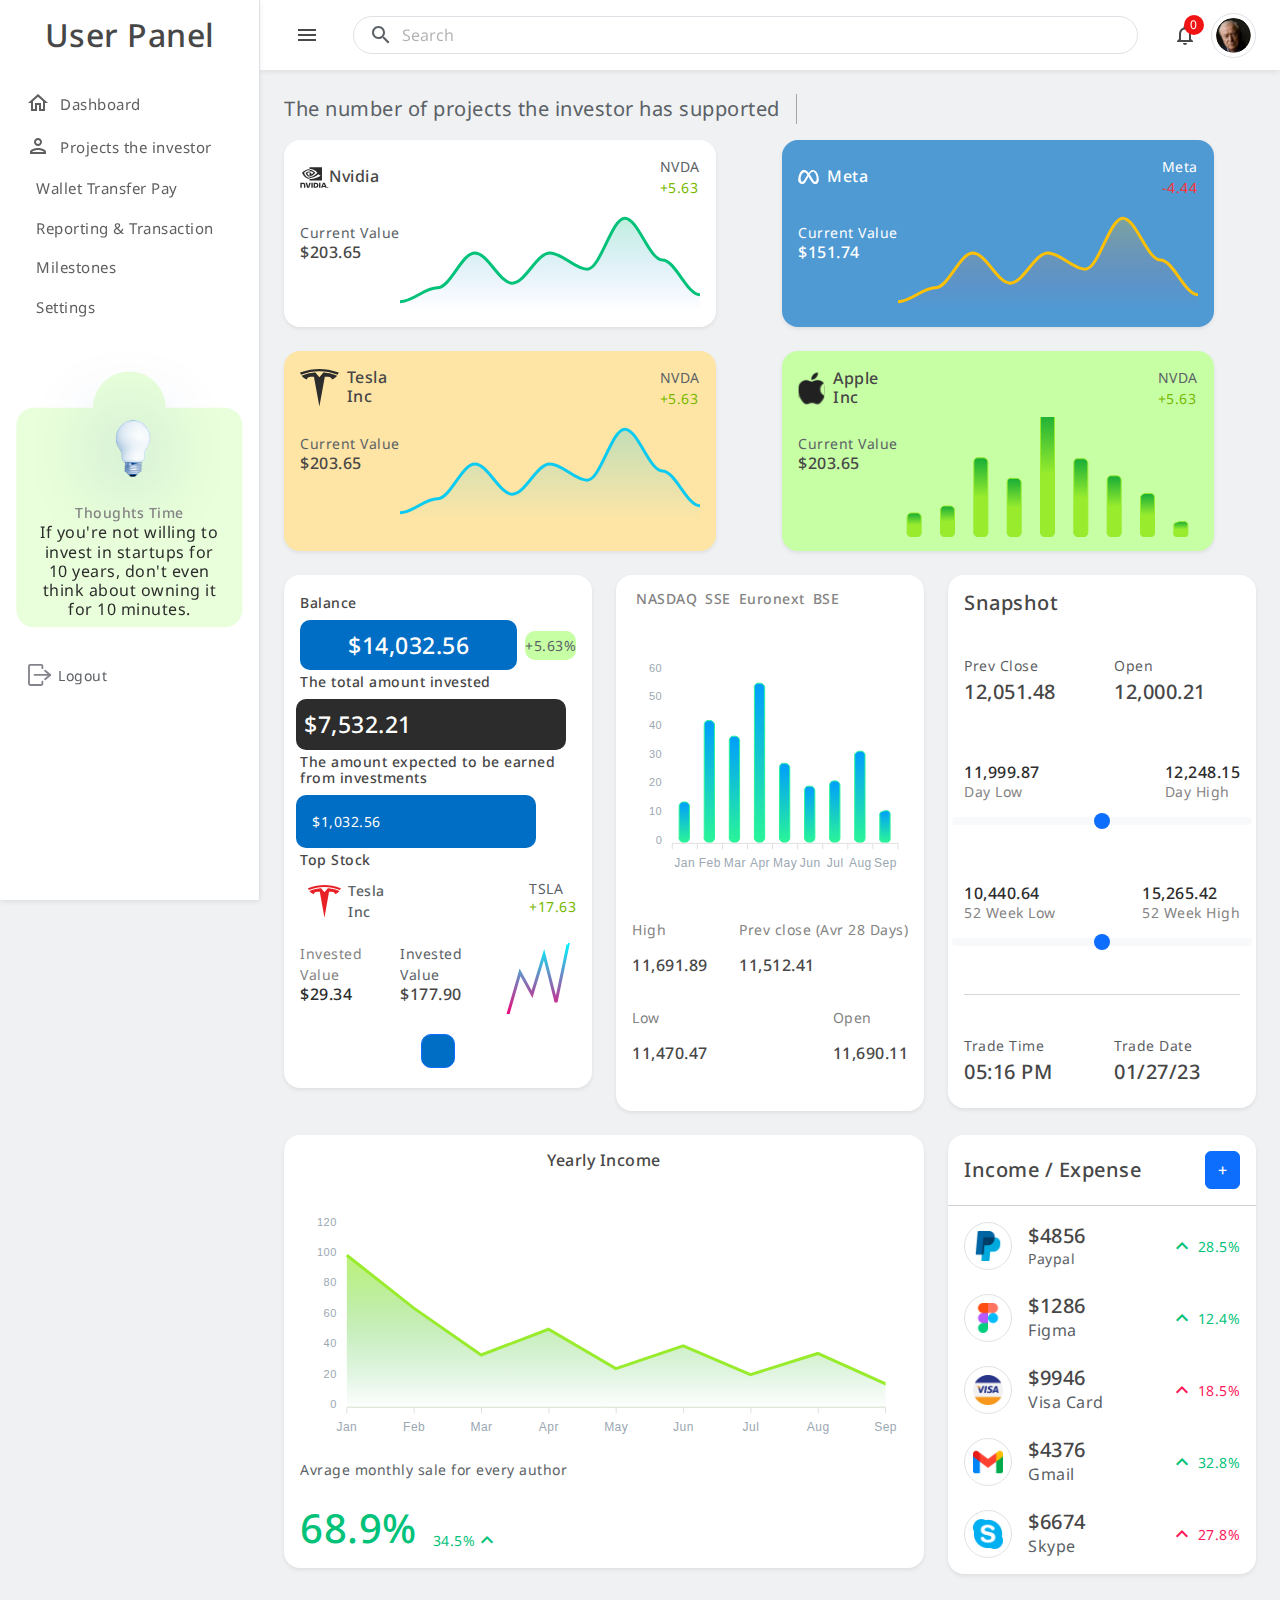
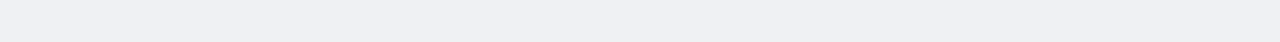
==== commit 8dcc0028: "commit" ====
--- a/index.html
+++ b/index.html
@@ -340,7 +340,7 @@
           <a href="/">
             <div class="parent-icon"><i class="material-icons-outlined">home</i>
             </div>
-             <div class="menu-title">Dashboard</div>
+            <div class="menu-title">Dashboard</div>
           </a>
         </li>
         <li>
@@ -363,6 +363,13 @@
             <div class="parent-icon"><i class="fa-solid fa-code-pull-request"></i>
             </div>
             <div class="menu-title">Reporting & Transaction</div>
+          </a>
+        </li>
+        <li>
+          <a href="Milestones.html">
+            <div class="parent-icon"><i class="fa-solid fa-hand-holding-dollar"></i>
+            </div>
+            <div class="menu-title">Milestones</div>
           </a>
         </li>
         <li>
--- a/css/dash.css
+++ b/css/dash.css
@@ -1,3 +1,5 @@
+
+
 .balance-content{
     background-color:#006EC4;
     border-radius:10px;
@@ -268,24 +270,24 @@
     }
 
       /* dashbord5 */
-      .sidebar a {
+      .sidebar-content a {
         color: #333;
         text-decoration: none;
         padding: 10px;
         display: block;
         border-radius: 5px;
       }
-      .sidebar a:hover {
+      .sidebar-content a:hover {
         background-color: #e9ecef;
       }
 
-      .sidebar h6{
+      .sidebar-content h6{
         font-size:20px;
         font-weight:500;
         width:170px;
       }
 
-      .menu-title {
+      .menu-title-content {
         padding: 10px;
         display: flex;
         justify-content: space-between;
@@ -293,7 +295,7 @@
         cursor: pointer;
     }
     
-    .menu-title a {
+    .menu-title-content a {
         text-decoration: none;
         color: #333;
         font-size: 16px;
@@ -307,7 +309,7 @@
         transition: transform 0.3s ease;
     }
     
-    .menu-bar {
+    .menu-bar-content {
         list-style: none;
         padding: 0;
         margin: 0;
@@ -315,18 +317,18 @@
         transition: all 0.3s ease;
     }
     
-    .menu-bar li {
+    .menu-bar-content li {
         padding: 0 15px;
         border-bottom: 1px solid #eee;
     }
     
-    .menu-bar p {
+    .menu-bar-content p {
         font-size: 14px;
         font-weight: 400;
         margin: 0;
     }
     
-    .menu-bar span {
+    .menu-bar-content span {
         font-size: 11px;
         font-weight: 400;
         color: #777;
@@ -339,24 +341,24 @@
     }
 
 
-    .menu {
+    .menu-content {
       list-style: none;
       padding: 0;
       margin-left: 16px;
   }
   
-  .menu li {
+  .menu-content li {
       padding: 0 15px;
       border-bottom: 1px solid #eee;
   }
   
-  .menu p {
+  .menu-content p {
       font-size: 14px;
       font-weight: 400;
       margin: 0;
   }
   
-  .menu span {
+  .menu-content span {
       font-size: 11px;
       font-weight: 400;
       color: #777;
